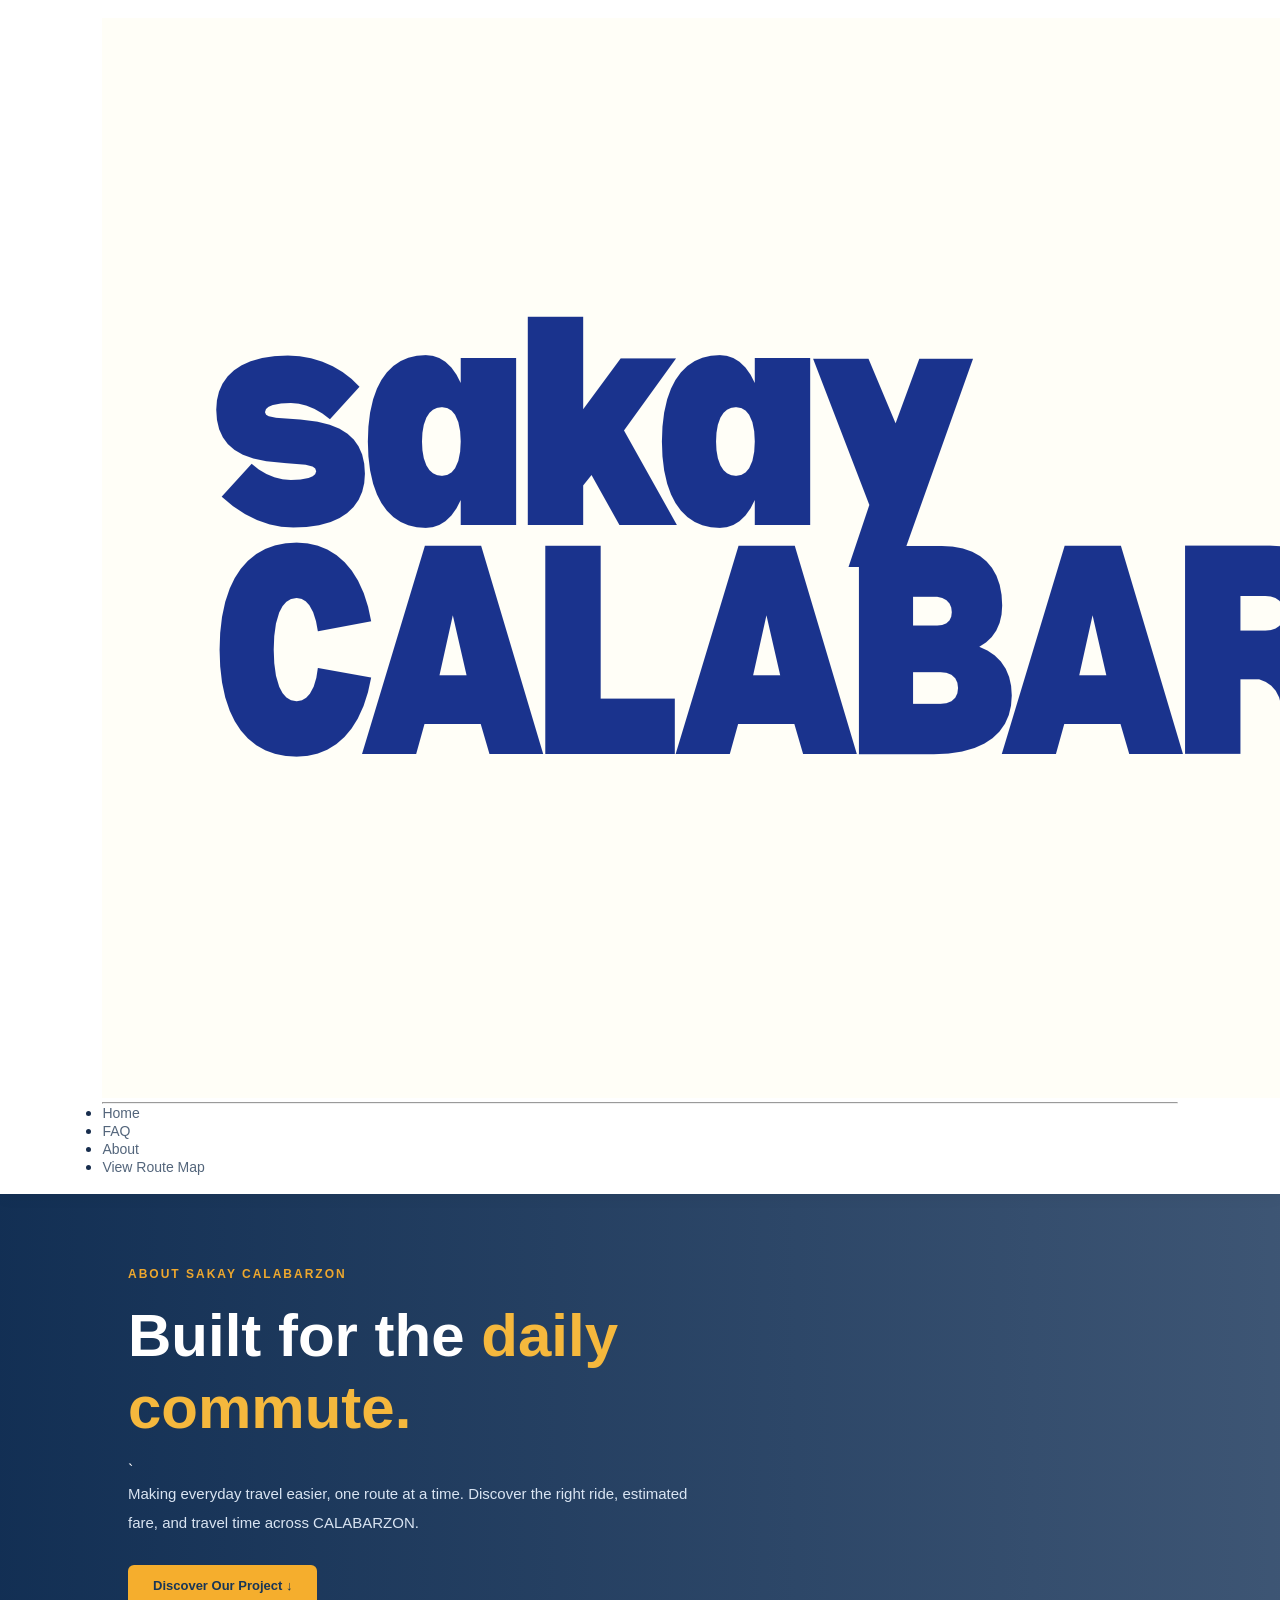
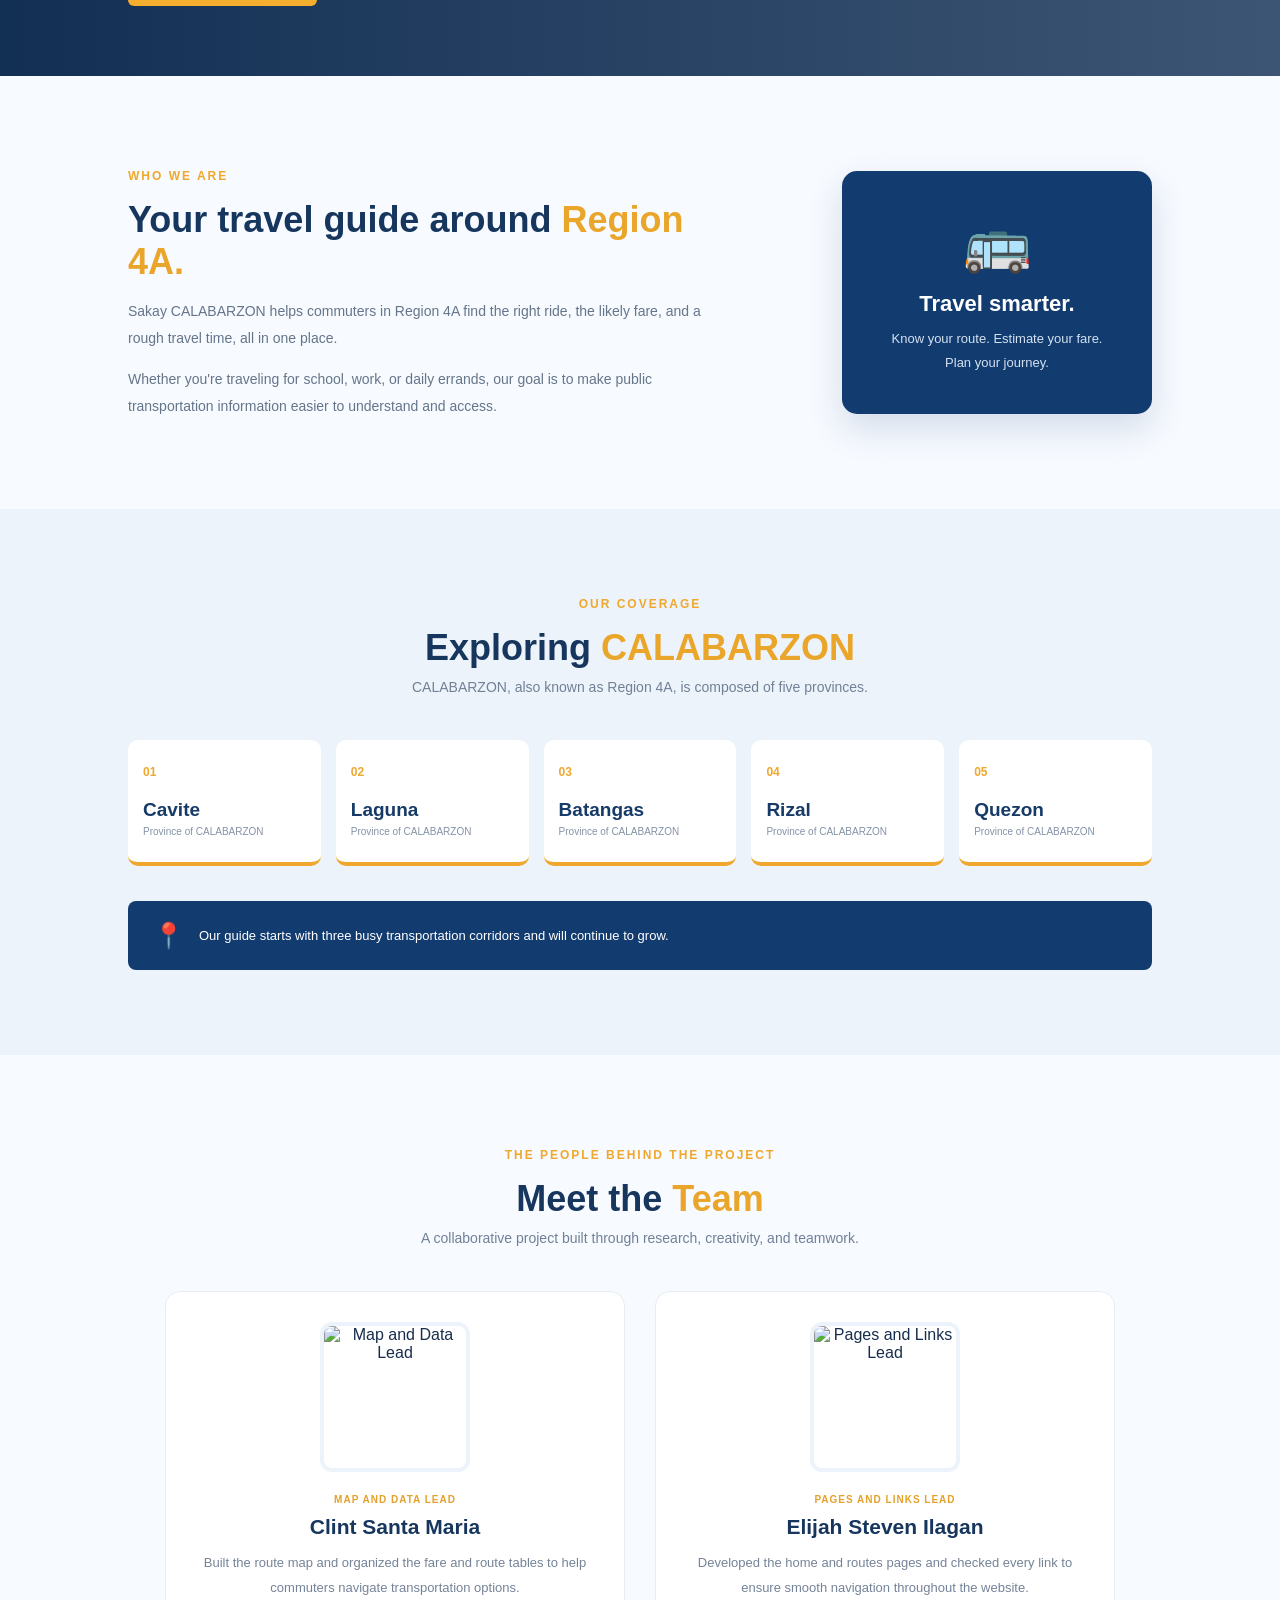
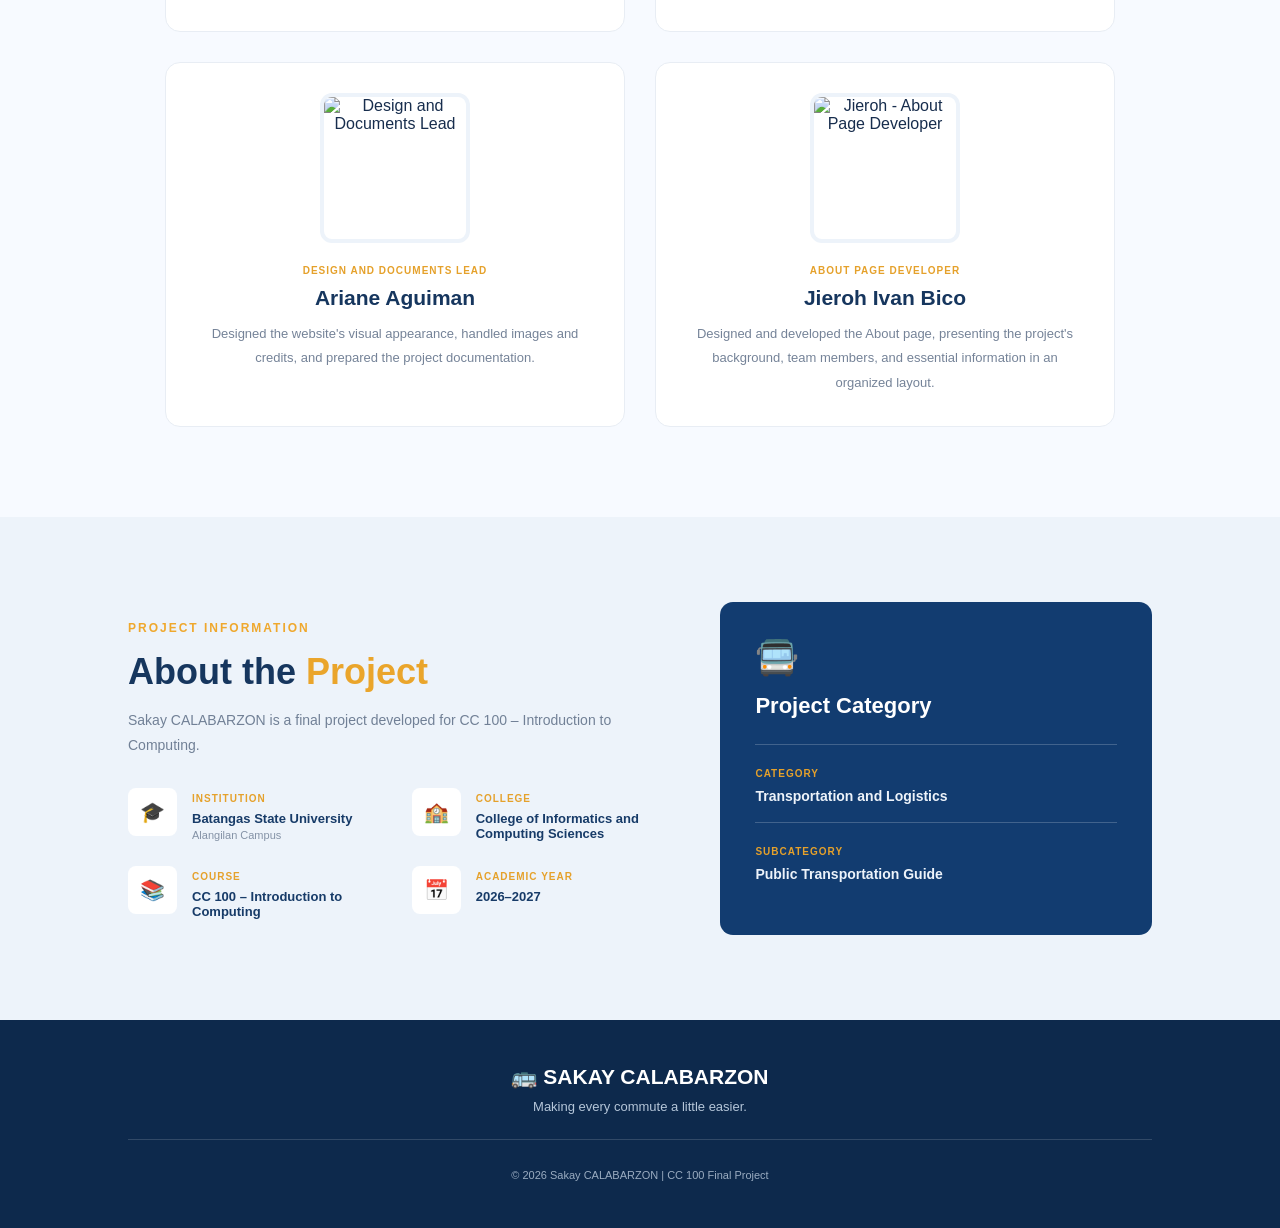
==== About.html @ f8fba78d "commit" ====
<!DOCTYPE html>
<html lang="en">
<head>
  <meta charset="UTF-8">
    <meta name="viewport" content="width=device-width, initial-scale=1.0">
    <meta name="author" content="ITC Group 4">
    <link href="https://fonts.cdnfonts.com/css/bernoru" rel="stylesheet">
    <link href="https://fontlibrary.org//face/glacial-indifference" rel="stylesheet">
    <title>Sakay Calabarzon</title>
   <link rel="stylesheet" href="css/about.css">
</head>

<body>

    <!-- NAVIGATION -->
    <header>
        <img class="logo" src="images/Sakay_Calabarzon-Logo.png" alt="Sakay Calabarzon logo">
        <hr>
        <nav class="nav-links">
            <ul class="nav-lists">
                <li><a class="nav-li"href="index.html" style="text-decoration: none">Home</a></li>
                <li><a class="nav-li"href="FAQ.html" style="text-decoration: none">FAQ</a></li>
                <li><a class="nav-li"href="About.html" style="text-decoration: none">About</a></li>
                <li><a class="nav-a"href="RouteMap.html" style="text-decoration: none">View Route Map</a></li>
            </ul>
        </nav>
    </header>

    <!-- HERO SECTION -->
    <section class="hero">
        <div class="hero-content">
            <span class="tagline">ABOUT SAKAY CALABARZON</span>
            <h1>Built for the <span>daily commute.</span></h1>

`            <p>
                Making everyday travel easier, one route at a time.
                Discover the right ride, estimated fare, and travel
                time across CALABARZON.
            </p>

            <a href="#about-project" class="hero-btn">Discover Our Project ↓</a>
        </div>
    </section>

    <!-- INTRODUCTION -->
    <section class="introduction" id="about-project">
        <div class="intro-text">
            <span class="section-label">WHO WE ARE</span>
            <h2>Your travel guide around <span>Region 4A.</span></h2>

            <p>
                Sakay CALABARZON helps commuters in Region 4A find
                the right ride, the likely fare, and a rough travel
                time, all in one place.
            </p>

            <p>
                Whether you're traveling for school, work, or daily
                errands, our goal is to make public transportation
                information easier to understand and access.
            </p>
        </div>

        <div class="intro-card">
            <div class="bus-icon">🚌</div>
            <h3>Travel smarter.</h3>
            <p>Know your route. Estimate your fare. Plan your journey.</p>
        </div>
    </section>

    <!-- WHAT WE COVER -->
    <section class="coverage">
        <div class="section-heading">
            <span class="section-label">OUR COVERAGE</span>
            <h2>Exploring <span>CALABARZON</span></h2>
            <p>
                CALABARZON, also known as Region 4A, is composed
                of five provinces.
            </p>
        </div>

        <div class="province-container">

            <div class="province-card">
                <div class="province-number">01</div>
                <h3>Cavite</h3>
                <p>Province of CALABARZON</p>
            </div>

            <div class="province-card">
                <div class="province-number">02</div>
                <h3>Laguna</h3>
                <p>Province of CALABARZON</p>
            </div>

            <div class="province-card">
                <div class="province-number">03</div>
                <h3>Batangas</h3>
                <p>Province of CALABARZON</p>
            </div>

            <div class="province-card">
                <div class="province-number">04</div>
                <h3>Rizal</h3>
                <p>Province of CALABARZON</p>
            </div>

            <div class="province-card">
                <div class="province-number">05</div>
                <h3>Quezon</h3>
                <p>Province of CALABARZON</p>
            </div>

        </div>

        <div class="coverage-note">
            <span>📍</span>
            <p>
                Our guide starts with three busy transportation
                corridors and will continue to grow.
            </p>
        </div>
    </section>

   <!-- MEET THE TEAM -->
<section class="team">
    <div class="section-heading">
        <span class="section-label">THE PEOPLE BEHIND THE PROJECT</span>
        <h2>Meet the <span>Team</span></h2>
        <p>
            A collaborative project built through research,
            creativity, and teamwork.
        </p>
    </div>

    <div class="team-container">

        <!-- MEMBER 1 -->
        <div class="team-card">
            <img src="./Clint.jpg" alt="Map and Data Lead">
            <span class="role">MAP AND DATA LEAD</span>
            <h3>Clint Santa Maria</h3>
            <p>
                Built the route map and organized the fare
                and route tables to help commuters navigate
                transportation options.
            </p>
        </div>

        <!-- MEMBER 2 -->
        <div class="team-card">
            <img src="./Elijah.jpg" alt="Pages and Links Lead">
            <span class="role">PAGES AND LINKS LEAD</span>
            <h3>Elijah Steven Ilagan</h3>
            <p>
                Developed the home and routes pages and
                checked every link to ensure smooth
                navigation throughout the website.
            </p>
        </div>

        <!-- MEMBER 3 -->
        <div class="team-card">
            <img src="./Ariane.jpg" alt="Design and Documents Lead">
            <span class="role">DESIGN AND DOCUMENTS LEAD</span>
            <h3>Ariane Aguiman</h3>
            <p>
                Designed the website's visual appearance,
                handled images and credits, and prepared
                the project documentation.
            </p>
        </div>

        <!-- MEMBER 4 -->
        <div class="team-card">
            <img src="./jieroh.jpg" alt="Jieroh - About Page Developer">
            <span class="role">ABOUT PAGE DEVELOPER</span>
            <h3>Jieroh Ivan Bico</h3>
            <p>
                Designed and developed the About page,
                presenting the project's background,
                team members, and essential information
                in an organized layout.
            </p>
        </div>

    </div>
</section>

    <!-- PROJECT DETAILS -->
    <section class="project">
        <div class="project-content">
            <span class="section-label">PROJECT INFORMATION</span>
            <h2>About the <span>Project</span></h2>

            <p>
                Sakay CALABARZON is a final project developed
                for CC 100 – Introduction to Computing.
            </p>

            <div class="project-details">

                <div class="detail">
                    <span class="detail-icon">🎓</span>
                    <div>
                        <small>INSTITUTION</small>
                        <h4>Batangas State University</h4>
                        <p>Alangilan Campus</p>
                    </div>
                </div>

                <div class="detail">
                    <span class="detail-icon">🏫</span>
                    <div>
                        <small>COLLEGE</small>
                        <h4>College of Informatics and Computing Sciences</h4>
                    </div>
                </div>

                <div class="detail">
                    <span class="detail-icon">📚</span>
                    <div>
                        <small>COURSE</small>
                        <h4>CC 100 – Introduction to Computing</h4>
                    </div>
                </div>

                <div class="detail">
                    <span class="detail-icon">📅</span>
                    <div>
                        <small>ACADEMIC YEAR</small>
                        <h4>2026–2027</h4>
                    </div>
                </div>

            </div>
        </div>

        <div class="category-box">
            <span class="category-icon">🚍</span>
            <h3>Project Category</h3>

            <div class="category-item">
                <small>CATEGORY</small>
                <h4>Transportation and Logistics</h4>
            </div>

            <div class="category-item">
                <small>SUBCATEGORY</small>
                <h4>Public Transportation Guide</h4>
            </div>
        </div>
    </section>

    <!-- FOOTER -->
    <footer>
        <div class="footer-logo">🚌 SAKAY CALABARZON</div>
        <p>Making every commute a little easier.</p>
        <div class="footer-line"></div>
        <small>© 2026 Sakay CALABARZON | CC 100 Final Project</small>
    </footer>

</body>
  
</html>
---- css/about.css ----
/* GENERAL */
* {
    margin: 0;
    padding: 0;
    box-sizing: border-box;
    font-family: 'Poppins', sans-serif;
    scroll-behavior: smooth;
}

body {
    background: #f7faff;
    color: #172d4d;
}

/* NAVIGATION */
header {
    background: white;
    padding: 18px 8%;
    box-shadow: 0 3px 15px rgba(0,0,0,0.05);
    position: sticky;
    top: 0;
    z-index: 100;
}

.navbar {
    display: flex;
    align-items: center;
    justify-content: space-between;
}

.logo {
    font-size: 21px;
    font-weight: 800;
    color: #123c70;
}

.logo span:last-child {
    color: #f5a623;
}

.logo-icon {
    margin-right: 5px;
}

.nav-links {
    display: flex;
    gap: 35px;
    list-style: none;
}

.nav-links a {
    text-decoration: none;
    color: #53657b;
    font-size: 14px;
    font-weight: 500;
    transition: 0.3s;
}

.nav-links a:hover,
.nav-links .active {
    color: #f0a323;
}

/* HERO */
.hero {
    min-height: 420px;
    display: flex;
    align-items: center;
    padding: 70px 10%;
    background:
        linear-gradient(90deg,
        rgba(9, 39, 77, 0.96),
        rgba(9, 39, 77, 0.78)),
        url('images/transportation.jpg');

    background-size: cover;
    background-position: center;
    color: white;
}

.hero-content {
    max-width: 680px;
}

.tagline,
.section-label {
    color: #efa82d;
    font-size: 12px;
    font-weight: 700;
    letter-spacing: 2px;
}

.hero h1 {
    font-size: clamp(38px, 5vw, 60px);
    line-height: 1.2;
    margin: 18px 0;
}

.hero h1 span {
    color: #f5b83d;
}

.hero p {
    max-width: 560px;
    line-height: 1.9;
    color: #d9e4f2;
    font-size: 15px;
}

.hero-btn {
    display: inline-block;
    margin-top: 28px;
    padding: 13px 25px;
    background: #f5ae2d;
    color: #183657;
    text-decoration: none;
    border-radius: 6px;
    font-weight: 700;
    font-size: 13px;
    transition: 0.3s;
}

.hero-btn:hover {
    background: white;
    transform: translateY(-3px);
}

/* INTRODUCTION */
.introduction {
    padding: 90px 10%;
    display: flex;
    align-items: center;
    justify-content: space-between;
    gap: 60px;
}

.intro-text {
    max-width: 600px;
}

.intro-text h2,
.section-heading h2,
.project h2 {
    font-size: 36px;
    margin: 15px 0;
    color: #16365e;
}

.intro-text h2 span,
.section-heading h2 span,
.project h2 span {
    color: #eaa52b;
}

.intro-text p {
    color: #65758a;
    line-height: 1.9;
    font-size: 14px;
    margin-top: 15px;
}

.intro-card {
    background: #123c70;
    color: white;
    padding: 40px;
    border-radius: 15px;
    text-align: center;
    width: 310px;
    min-width: 260px;
    box-shadow: 0 15px 35px rgba(18,60,112,0.15);
}

.bus-icon {
    font-size: 55px;
    margin-bottom: 15px;
}

.intro-card h3 {
    font-size: 22px;
    margin-bottom: 10px;
}

.intro-card p {
    font-size: 13px;
    line-height: 1.8;
    color: #d4e1f0;
}

/* COVERAGE */
.coverage {
    background: #edf3fa;
    padding: 85px 10%;
}

.section-heading {
    text-align: center;
    margin-bottom: 45px;
}

.section-heading h2 {
    margin-bottom: 10px;
}

.section-heading p {
    color: #718096;
    font-size: 14px;
}

.province-container {
    display: grid;
    grid-template-columns: repeat(5, 1fr);
    gap: 15px;
}

.province-card {
    background: white;
    padding: 25px 15px;
    border-radius: 10px;
    border-bottom: 4px solid #efa82d;
    transition: 0.3s;
}

.province-card:hover {
    transform: translateY(-8px);
    box-shadow: 0 12px 25px rgba(0,0,0,0.08);
}

.province-number {
    font-size: 12px;
    font-weight: 700;
    color: #efa82d;
    margin-bottom: 20px;
}

.province-card h3 {
    font-size: 19px;
    color: #173b68;
    margin-bottom: 5px;
}

.province-card p {
    font-size: 10px;
    color: #8492a6;
}

.coverage-note {
    margin-top: 35px;
    background: #123c70;
    padding: 20px 25px;
    border-radius: 8px;
    display: flex;
    align-items: center;
    gap: 15px;
    color: white;
}

.coverage-note span {
    font-size: 25px;
}

.coverage-note p {
    font-size: 13px;
    line-height: 1.7;
}

/* TEAM SECTION */
.team {
    padding: 90px 10%;
    background: #f7faff;
}

.team-container {
    display: grid;
    grid-template-columns: repeat(2, 1fr);
    gap: 30px;
    max-width: 950px;
    margin: auto;
}

.team-card {
    background: white;
    padding: 30px;
    border-radius: 15px;
    border: 1px solid #e8edf4;
    text-align: center;
    transition: 0.3s ease;
}

.team-card:hover {
    transform: translateY(-7px);
    box-shadow: 0 15px 30px rgba(0,0,0,0.08);
}

/* SQUARE PROFILE PICTURE */
.team-card img {
    width: 150px;
    height: 150px;
    aspect-ratio: 1 / 1;
    object-fit: cover;
    border-radius: 12px;
    margin: 0 auto 22px;
    display: block;
    border: 4px solid #edf3fa;
}

.team-card .role {
    display: block;
    color: #e5a12b;
    font-size: 10px;
    font-weight: 700;
    letter-spacing: 1px;
    margin-bottom: 10px;
}

.team-card h3 {
    margin: 8px 0 12px;
    font-size: 21px;
    color: #16365e;
    font-weight: regular;
}

.team-card p {
    color: #758398;
    font-size: 13px;
    line-height: 1.9;

}

/* MOBILE RESPONSIVENESS */
@media (max-width: 650px) {
    .team-container {
        grid-template-columns: 1fr;
    }

    .team-card img {
        width: 140px;
        height: 140px;
    }
}

/* PROJECT INFORMATION */
.project {
    background: #edf3fa;
    padding: 85px 10%;
    display: flex;
    justify-content: space-between;
    align-items: center;
    gap: 50px;
}

.project-content {
    flex: 1.5;
}

.project-content > p {
    color: #718096;
    font-size: 14px;
    line-height: 1.8;
    margin-bottom: 30px;
}

.project-details {
    display: grid;
    grid-template-columns: repeat(2, 1fr);
    gap: 25px;
}

.detail {
    display: flex;
    gap: 15px;
    align-items: flex-start;
}

.detail-icon {
    background: white;
    padding: 12px;
    border-radius: 8px;
    font-size: 20px;
}

.detail small,
.category-item small {
    color: #e5a12b;
    font-size: 10px;
    font-weight: 700;
    letter-spacing: 1px;
}

.detail h4 {
    font-size: 13px;
    margin-top: 5px;
    color: #173b68;
}

.detail p {
    color: #8492a6;
    font-size: 11px;
    margin-top: 3px;
}

.category-box {
    background: #123c70;
    color: white;
    padding: 35px;
    border-radius: 13px;
    flex: 1;
    min-width: 260px;
}

.category-icon {
    font-size: 35px;
}

.category-box h3 {
    font-size: 22px;
    margin: 15px 0 25px;
}

.category-item {
    border-top: 1px solid rgba(255,255,255,0.2);
    padding: 18px 0;
}

.category-item h4 {
    font-size: 14px;
    margin-top: 7px;
    color: #edf3fa;
}

/* FOOTER */
footer {
    background: #0d294c;
    color: white;
    padding: 45px 10%;
    text-align: center;
}

.footer-logo {
    font-size: 21px;
    font-weight: 800;
}

footer p {
    color: #b5c6d9;
    font-size: 13px;
    margin-top: 10px;
}

.footer-line {
    height: 1px;
    background: rgba(255,255,255,0.15);
    margin: 25px 0;
}

footer small {
    font-size: 11px;
    color: #9aacc1;
}

/* RESPONSIVE DESIGN */
@media (max-width: 900px) {

    .province-container {
        grid-template-columns: repeat(3, 1fr);
    }

    .project {
        flex-direction: column;
        align-items: stretch;
    }

    .intro-card {
        width: 100%;
    }
}

@media (max-width: 650px) {

    header {
        padding: 18px 5%;
    }

    .navbar {
        flex-direction: column;
        gap: 18px;
    }

    .nav-links {
        gap: 22px;
    }

    .hero {
        padding: 65px 7%;
    }

    .introduction {
        padding: 65px 7%;
        flex-direction: column;
        gap: 30px;
    }

    .coverage,
    .team,
    .project {
        padding: 65px 7%;
    }

    .province-container {
        grid-template-columns: repeat(2, 1fr);
    }

    .team-container {
        grid-template-columns: 1fr;
    }

    .project-details {
        grid-template-columns: 1fr;
    }

    .intro-text h2,
    .section-heading h2,
    .project h2 {
        font-size: 29px;
    }
}
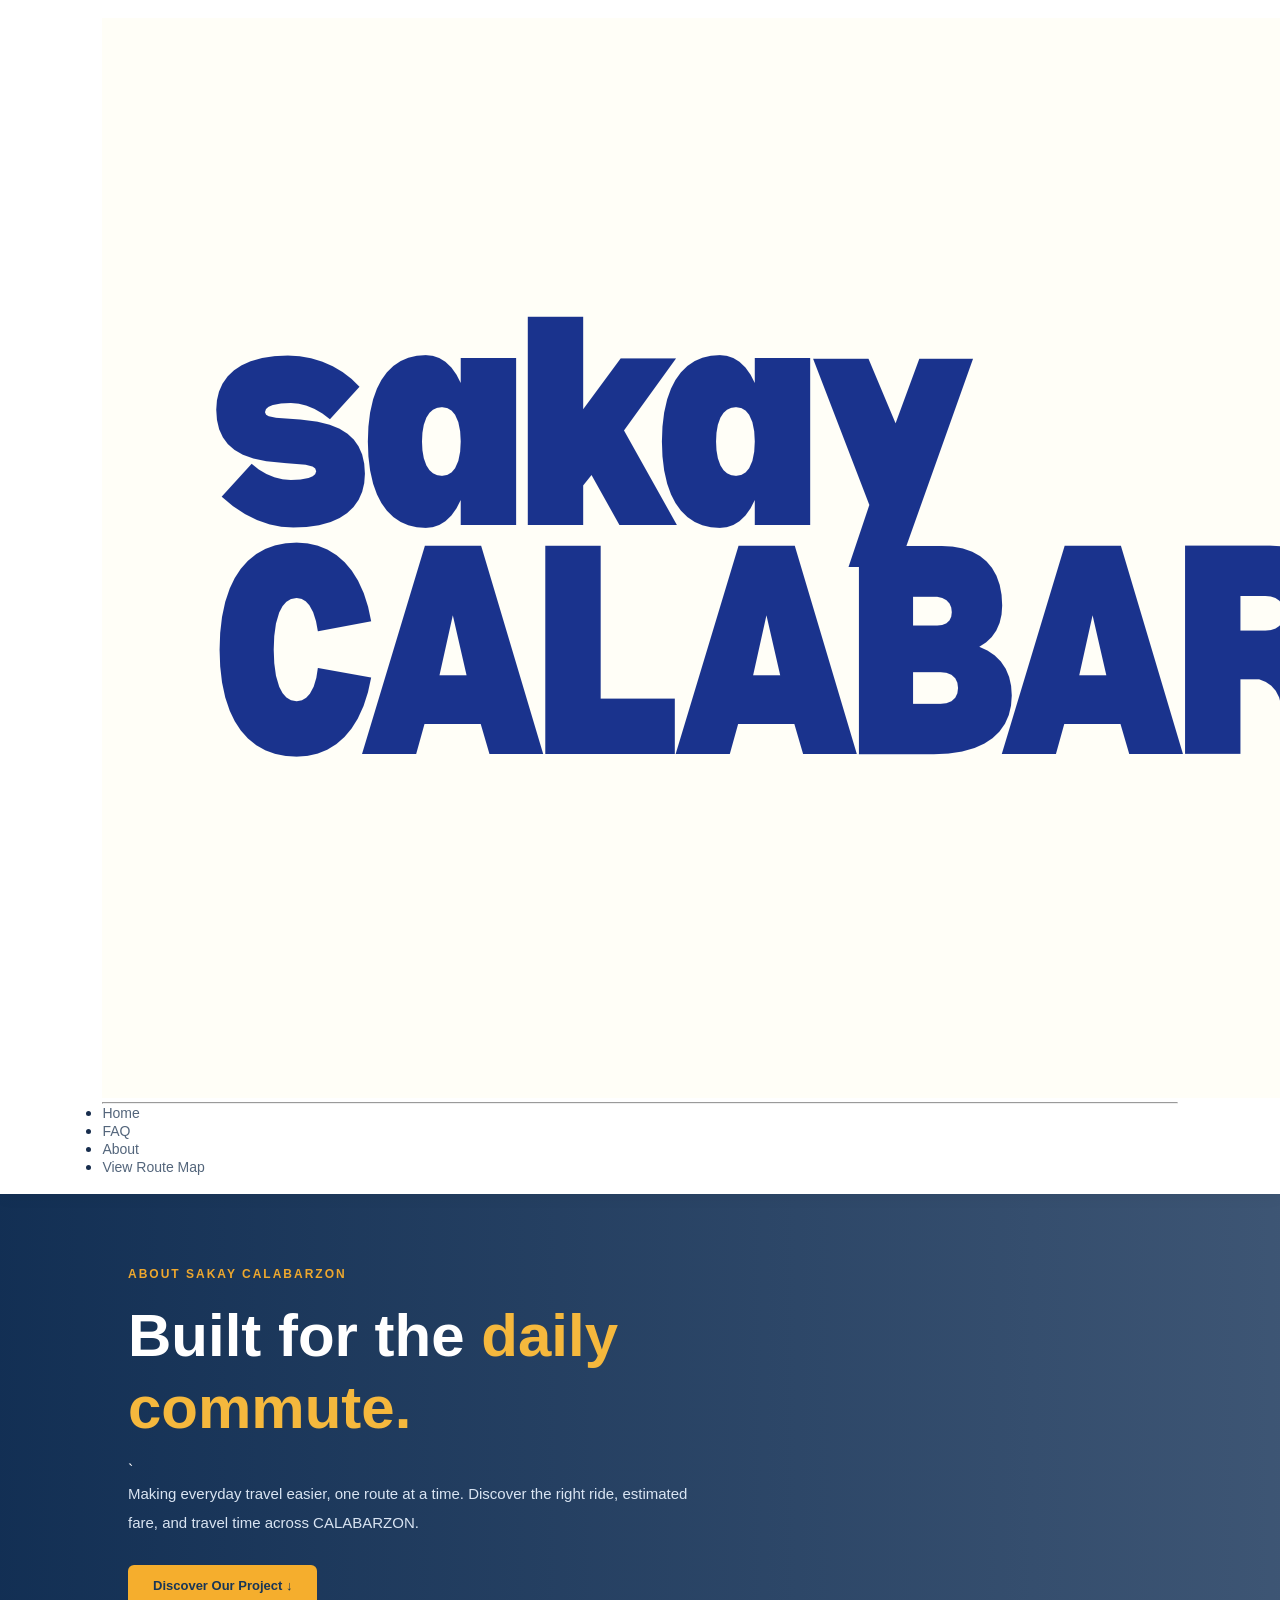
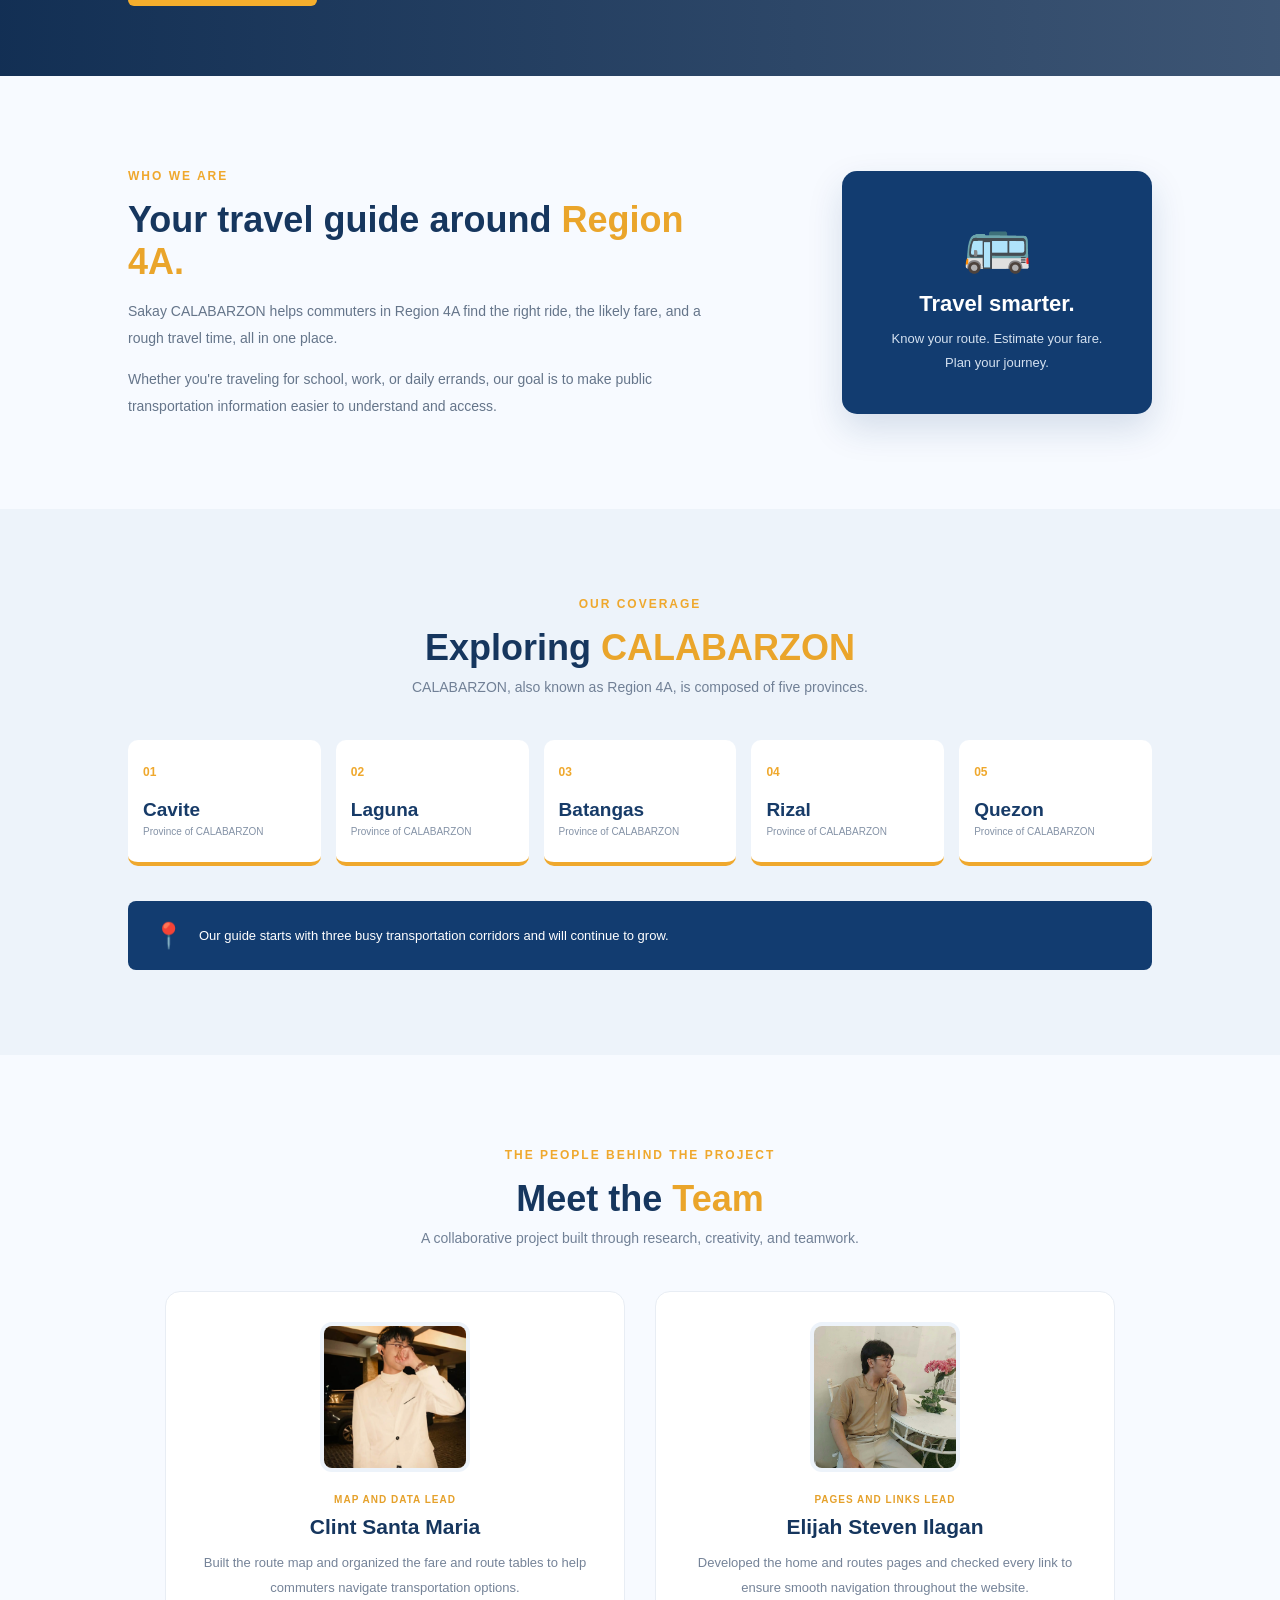
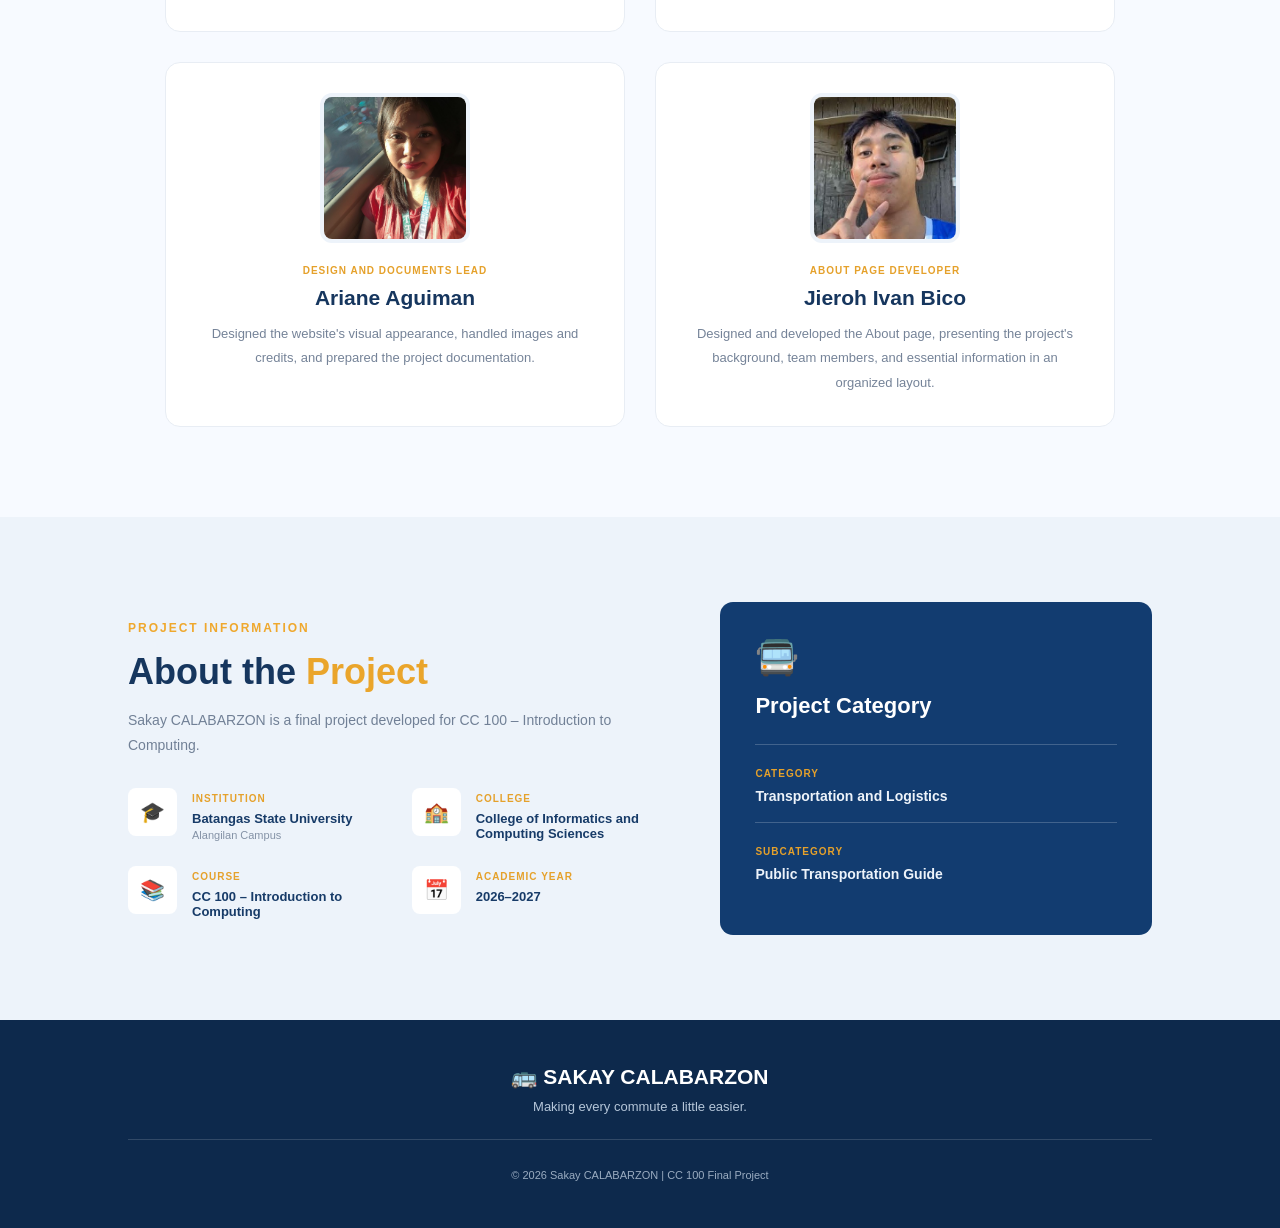
==== commit 230fcb3a: "cc" ====
--- a/About.html
+++ b/About.html
@@ -137,7 +137,7 @@
 
         <!-- MEMBER 1 -->
         <div class="team-card">
-            <img src="./Clint.jpg" alt="Map and Data Lead">
+            <img src="images/Clint.jpg" alt="Map and Data Lead">
             <span class="role">MAP AND DATA LEAD</span>
             <h3>Clint Santa Maria</h3>
             <p>
@@ -149,7 +149,7 @@
 
         <!-- MEMBER 2 -->
         <div class="team-card">
-            <img src="./Elijah.jpg" alt="Pages and Links Lead">
+            <img src="images/Elijah.jpg" alt="Pages and Links Lead">
             <span class="role">PAGES AND LINKS LEAD</span>
             <h3>Elijah Steven Ilagan</h3>
             <p>
@@ -161,7 +161,7 @@
 
         <!-- MEMBER 3 -->
         <div class="team-card">
-            <img src="./Ariane.jpg" alt="Design and Documents Lead">
+            <img src="images/Ariane.jpg" alt="Design and Documents Lead">
             <span class="role">DESIGN AND DOCUMENTS LEAD</span>
             <h3>Ariane Aguiman</h3>
             <p>
@@ -173,7 +173,7 @@
 
         <!-- MEMBER 4 -->
         <div class="team-card">
-            <img src="./jieroh.jpg" alt="Jieroh - About Page Developer">
+            <img src="images/jieroh.jpg" alt="Jieroh - About Page Developer">
             <span class="role">ABOUT PAGE DEVELOPER</span>
             <h3>Jieroh Ivan Bico</h3>
             <p>
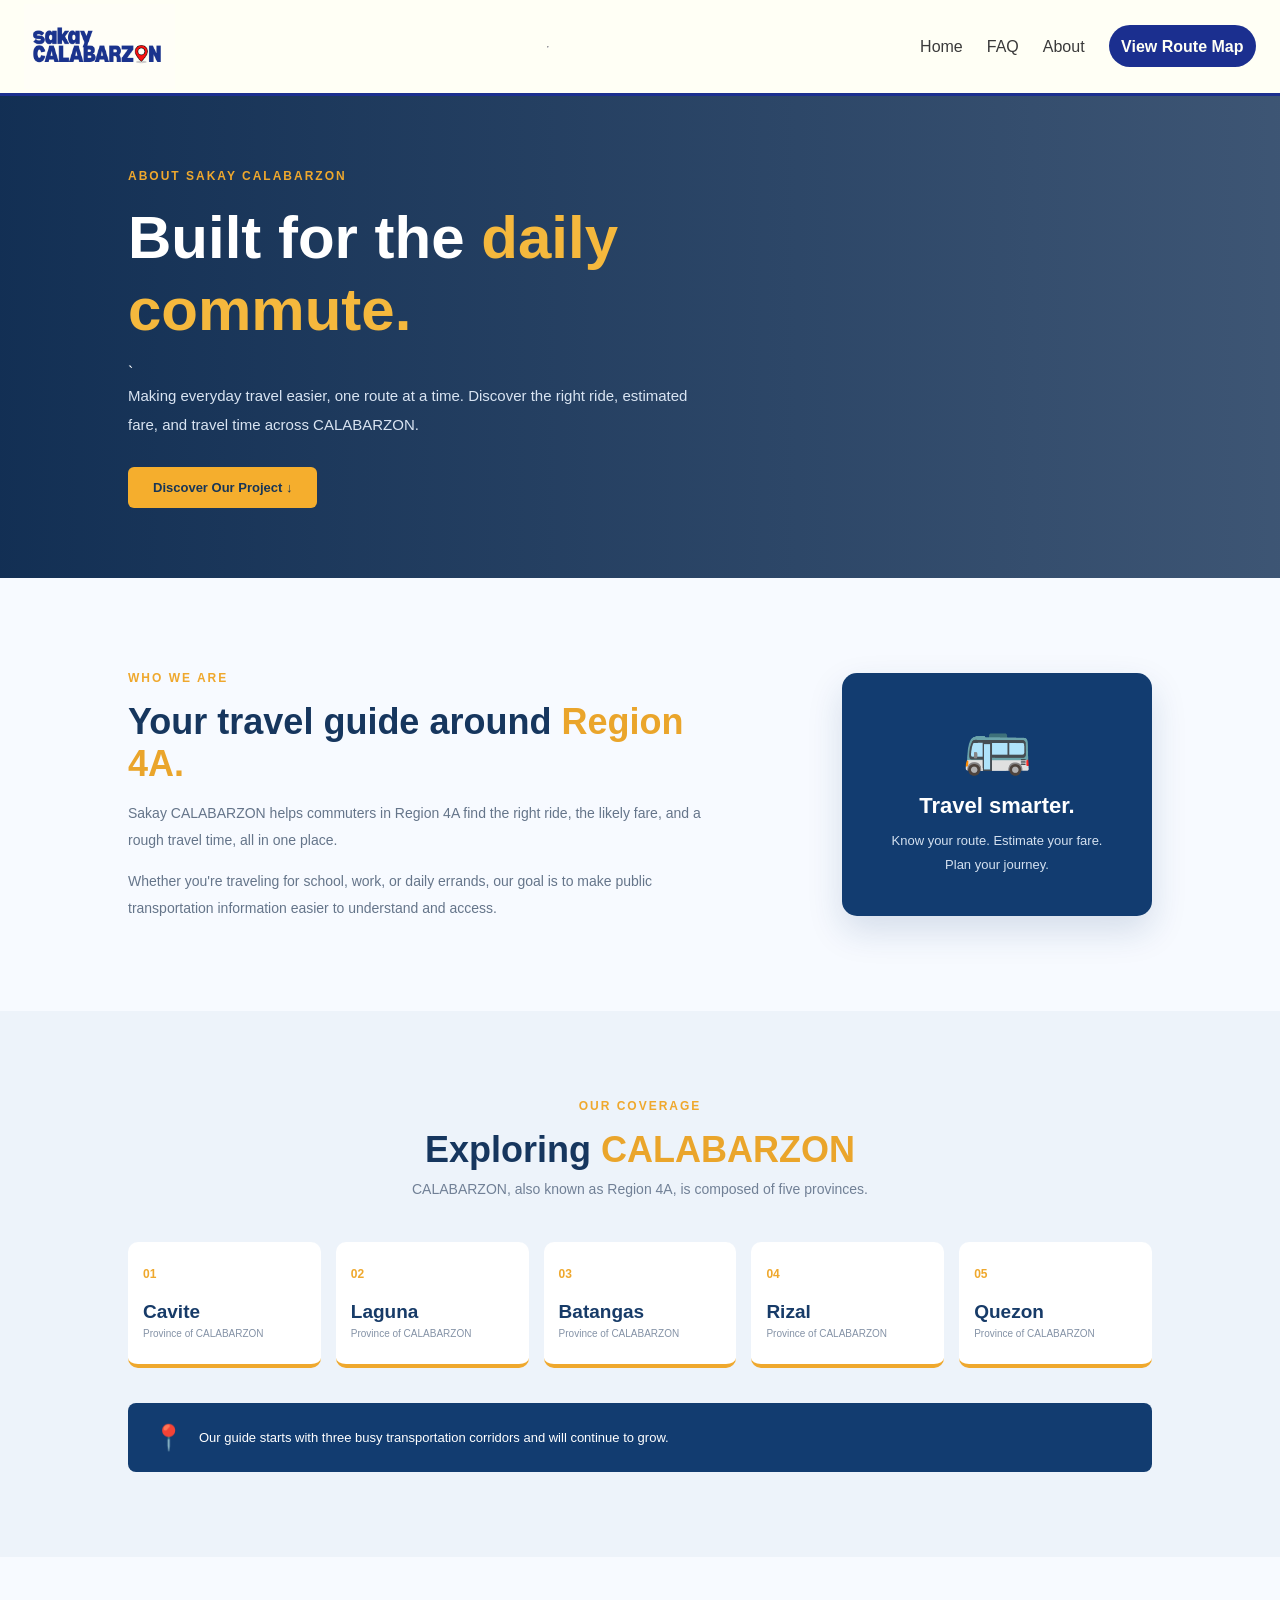
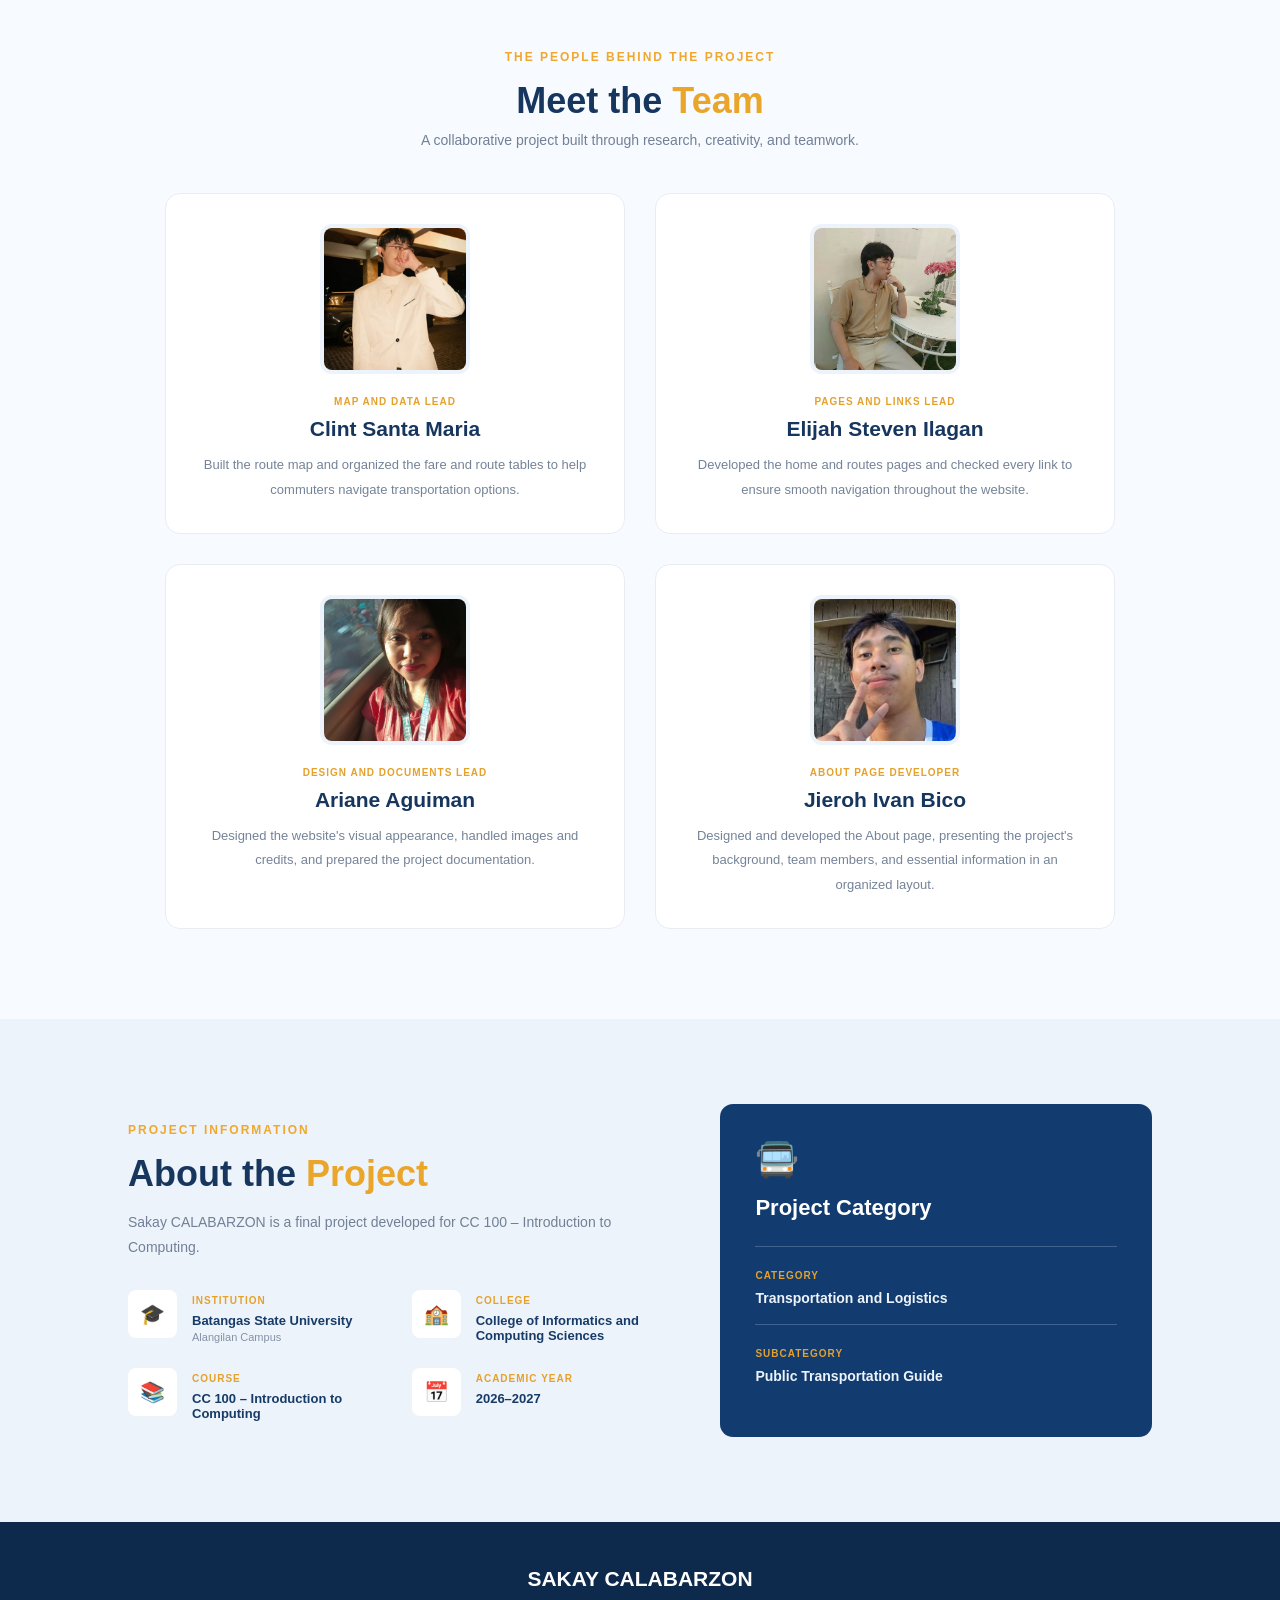
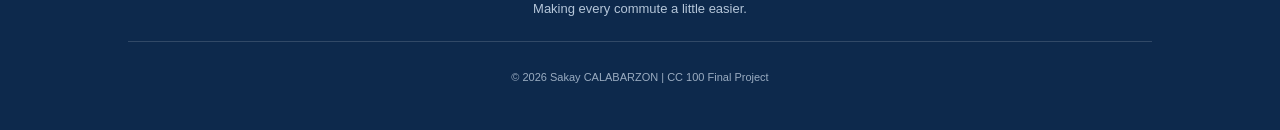
==== commit d00d611e: "c" ====
--- a/About.html
+++ b/About.html
@@ -254,7 +254,7 @@
 
     <!-- FOOTER -->
     <footer>
-        <div class="footer-logo">🚌 SAKAY CALABARZON</div>
+        <div class="footer-logo">SAKAY CALABARZON</div>
         <p>Making every commute a little easier.</p>
         <div class="footer-line"></div>
         <small>© 2026 Sakay CALABARZON | CC 100 Final Project</small>
--- a/css/about.css
+++ b/css/about.css
@@ -3,8 +3,8 @@
     margin: 0;
     padding: 0;
     box-sizing: border-box;
-    font-family: 'Poppins', sans-serif;
     scroll-behavior: smooth;
+    font-family: 'GlacialIndifferenceRegular', sans-serif;
 }
 
 body {
@@ -14,52 +14,63 @@
 
 /* NAVIGATION */
 header {
-    background: white;
-    padding: 18px 8%;
-    box-shadow: 0 3px 15px rgba(0,0,0,0.05);
-    position: sticky;
-    top: 0;
-    z-index: 100;
-}
-
-.navbar {
-    display: flex;
-    align-items: center;
-    justify-content: space-between;
-}
-
-.logo {
-    font-size: 21px;
-    font-weight: 800;
-    color: #123c70;
-}
-
-.logo span:last-child {
-    color: #f5a623;
-}
-
-.logo-icon {
-    margin-right: 5px;
-}
-
-.nav-links {
-    display: flex;
-    gap: 35px;
-    list-style: none;
-}
-
-.nav-links a {
-    text-decoration: none;
-    color: #53657b;
-    font-size: 14px;
-    font-weight: 500;
-    transition: 0.3s;
-}
-
-.nav-links a:hover,
-.nav-links .active {
-    color: #f0a323;
-}
+/*Allows the header to be in the viewport even if you scrolled down*/
+      position: sticky;
+/*Allows the header to be flushed on the top part of the viewport*/
+      top: 0;
+/*controls the vertical stacking order of positioned elements along the Z-axis*/
+/*Similar to the layer priority in Canva*/
+      z-index: 100;
+      background-color: #fffff5;
+      display: flex;
+/* Pushes first and last items to opposite edges with equal spacing between remaining items */
+      justify-content: space-between;
+      align-items: center;
+      padding: 0.25rem 1.5rem;
+/*Adds a line across the whole header*/
+      border-bottom: 3px solid #1b2f8f;
+      flex-wrap: wrap;
+    }
+
+/*Text logo on the header*/
+    .logo { 
+        height: 85px;
+        width: auto;
+        
+    }
+
+    .nav-lists {
+/* Places items in a horizontal row */
+        display: flex;
+/*Aligns the lists to be centered vertically*/
+        align-items: center;
+/*list-style-type: none; Removes the • infront of the text*/
+        list-style-type: none;
+/*gap: puts a gap between each lists by 24px*/
+        gap: 24px;
+    }
+      
+/*nav-li, hyperlinks*/
+    .nav-li { 
+/*font-family, allows fonts either imported or built in to be used*/
+        font-family: 'GlacialIndifferenceRegular', sans-serif;
+/*font-size, allows to manipulate the size of the font*/
+        font-size: 16px;
+/*color, allows us to use different colors*/
+        color: #3a3a3a;
+    }
+
+/*nav-a, hyperlink that looks like a button*/
+    .nav-a {
+        font-family: 'GlacialIndifferenceBold', sans-serif;
+        font-size: 16px;
+        font-weight: 700;
+        color:#fffff5;
+        background-color: #1b2f8f;
+        gap: 24px;
+        padding: 12.5px;
+        border-radius: 999px;
+    }
 
 /* HERO */
 .hero {
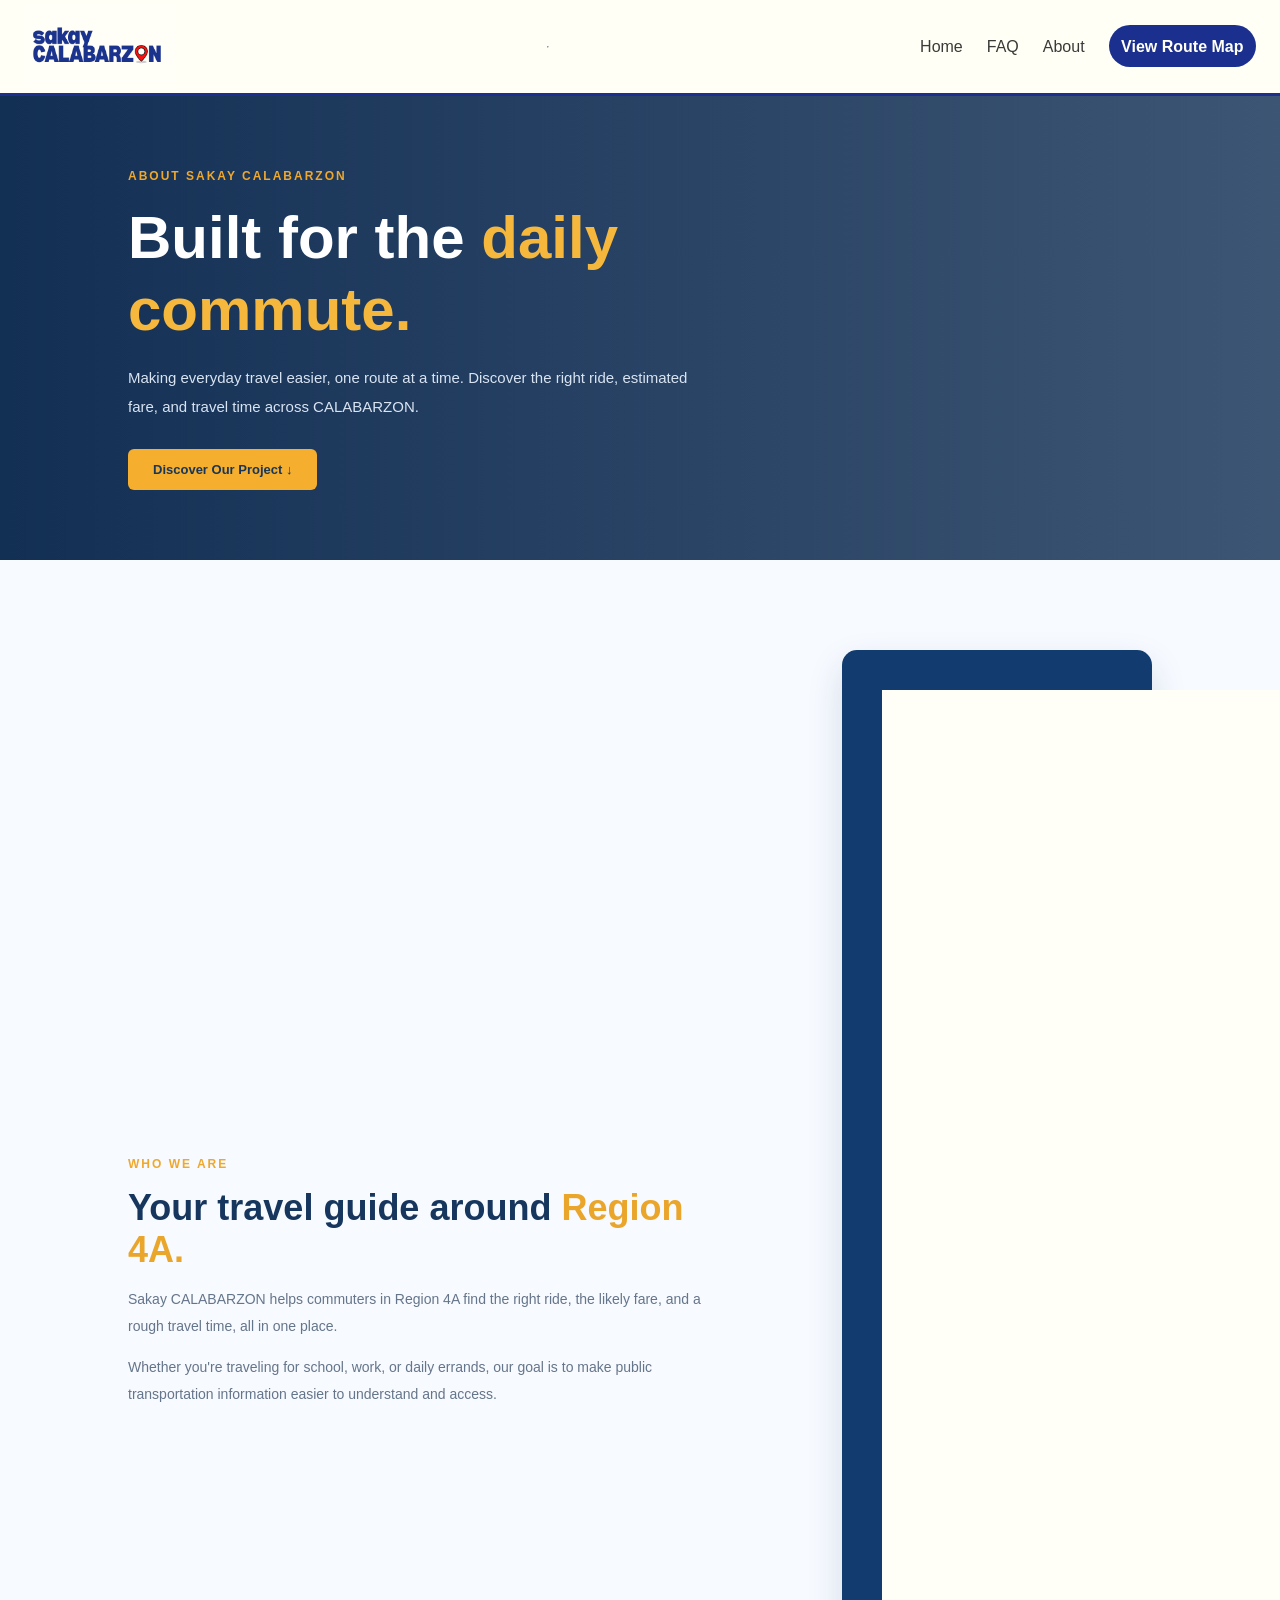
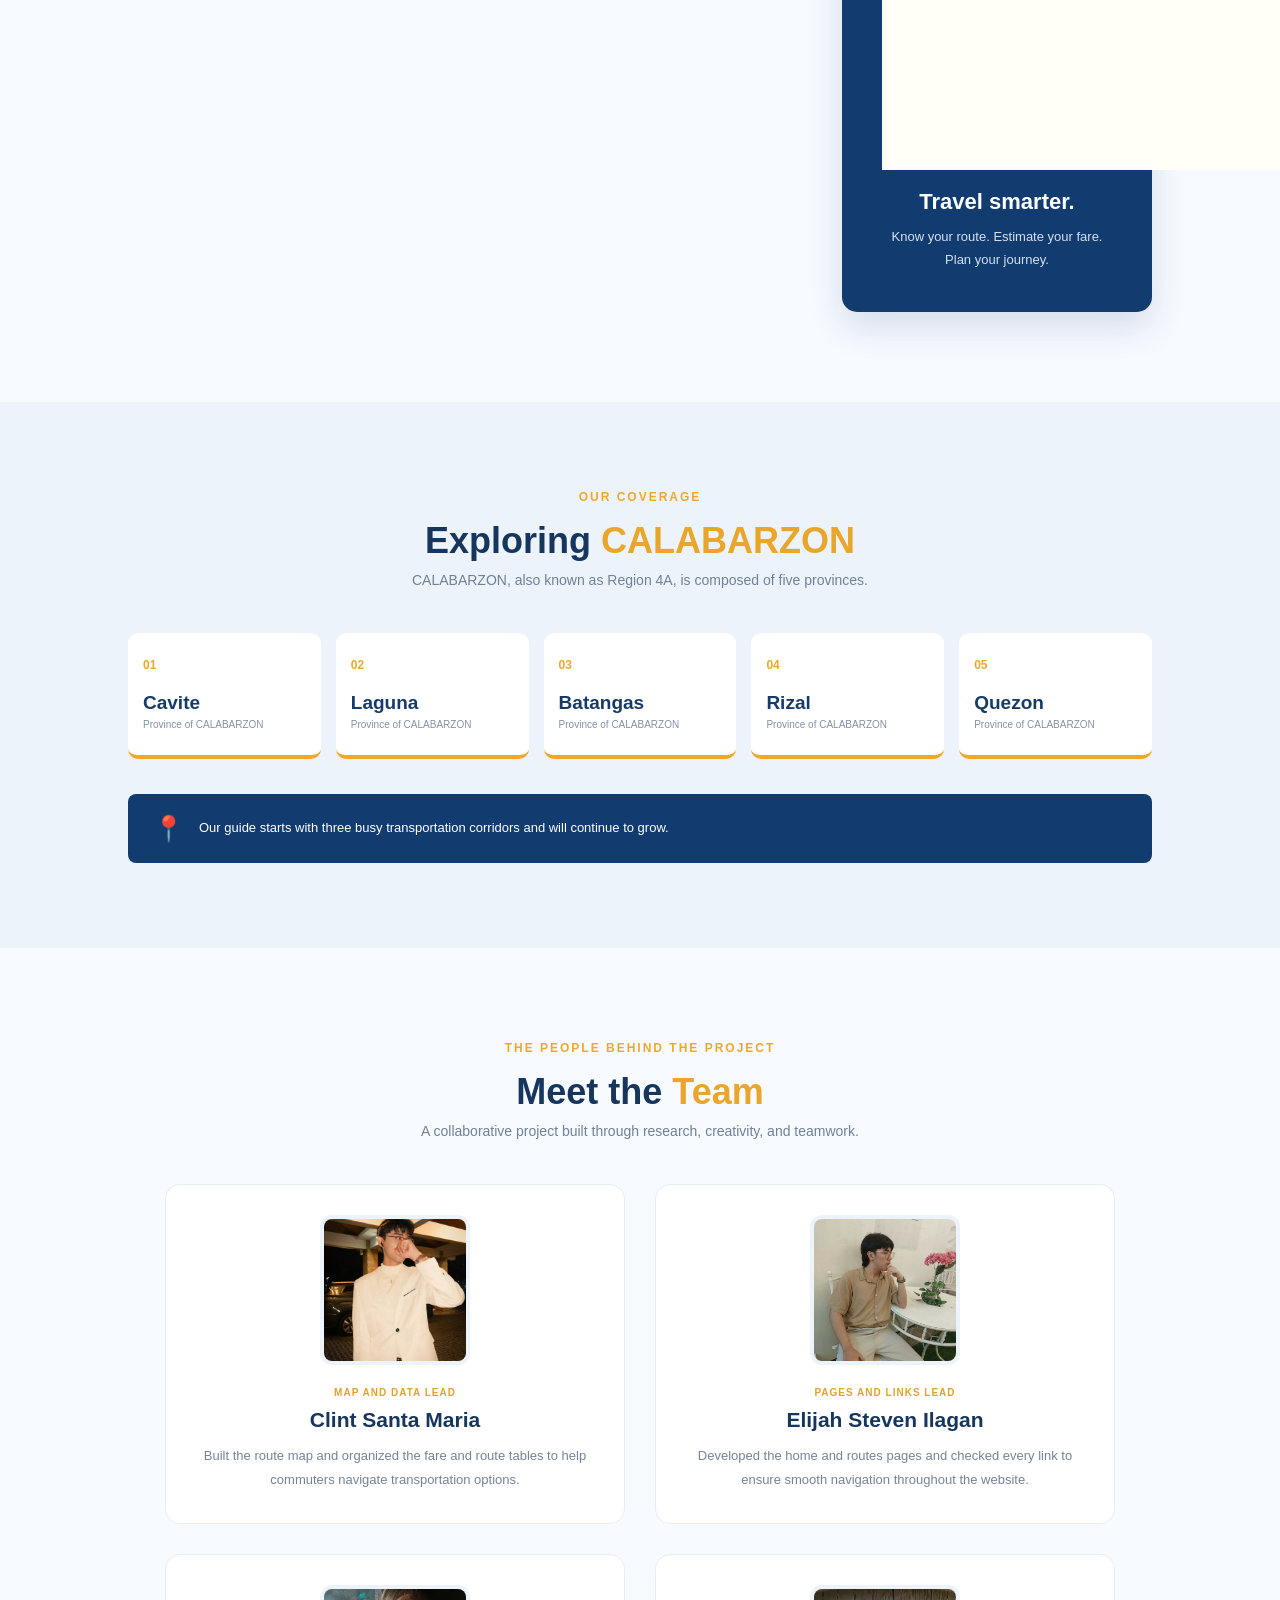
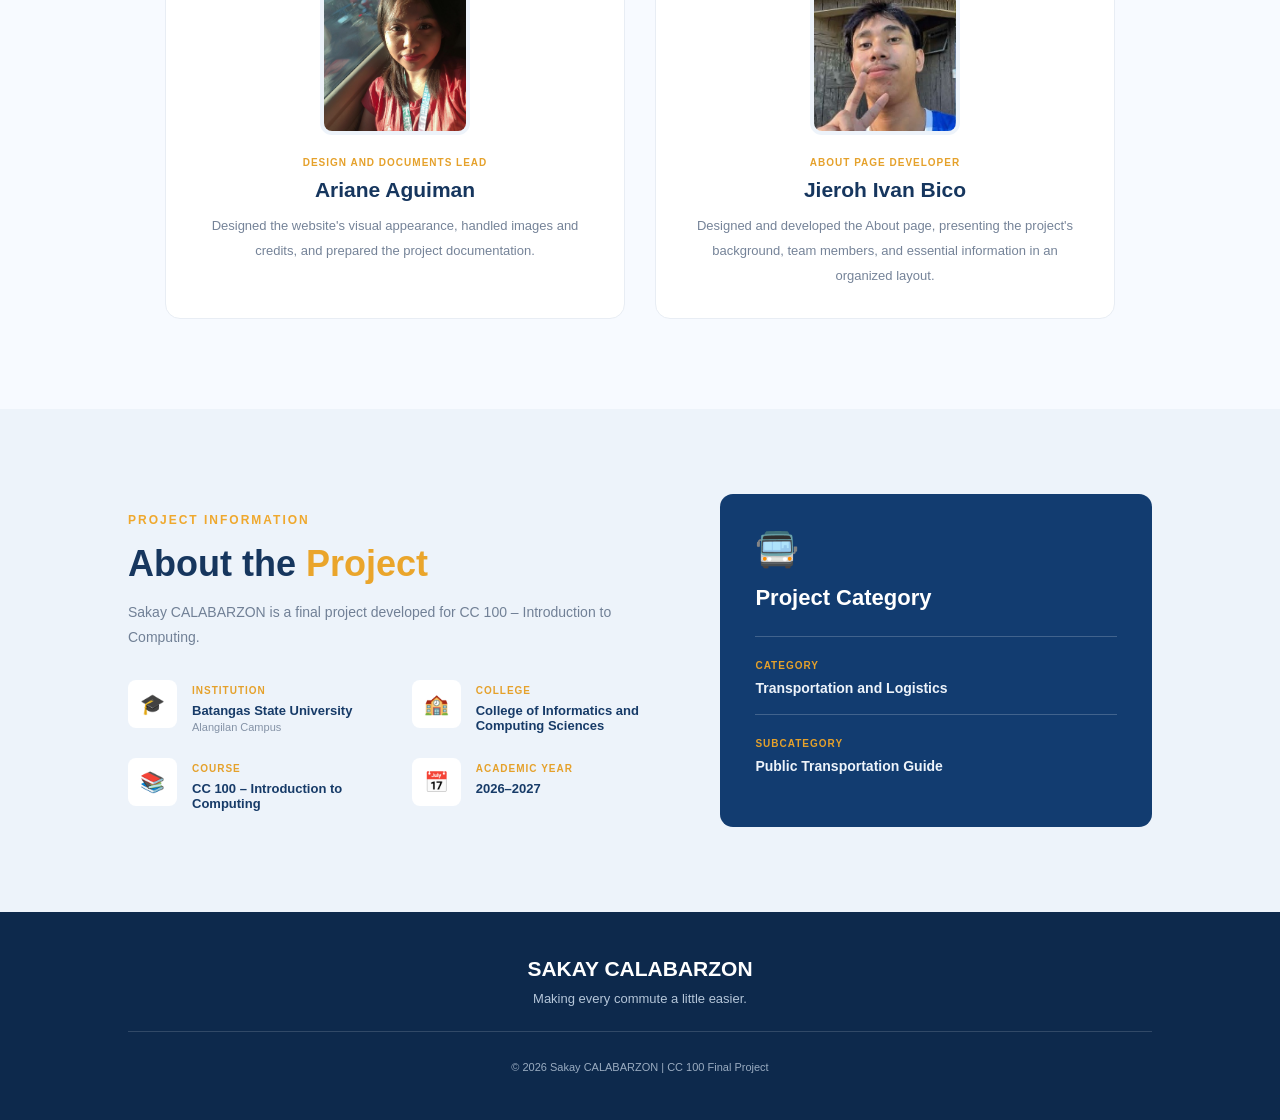
==== commit 022a1775: "c" ====
--- a/About.html
+++ b/About.html
@@ -32,7 +32,7 @@
             <span class="tagline">ABOUT SAKAY CALABARZON</span>
             <h1>Built for the <span>daily commute.</span></h1>
 
-`            <p>
+            <p>
                 Making everyday travel easier, one route at a time.
                 Discover the right ride, estimated fare, and travel
                 time across CALABARZON.
@@ -62,7 +62,7 @@
         </div>
 
         <div class="intro-card">
-            <div class="bus-icon">🚌</div>
+            <img class="bus-icon" src="images/Sakay_Calabarzon_Logo-2x2.png" alt="Sakay Calabarzon logo 2x2">
             <h3>Travel smarter.</h3>
             <p>Know your route. Estimate your fare. Plan your journey.</p>
         </div>
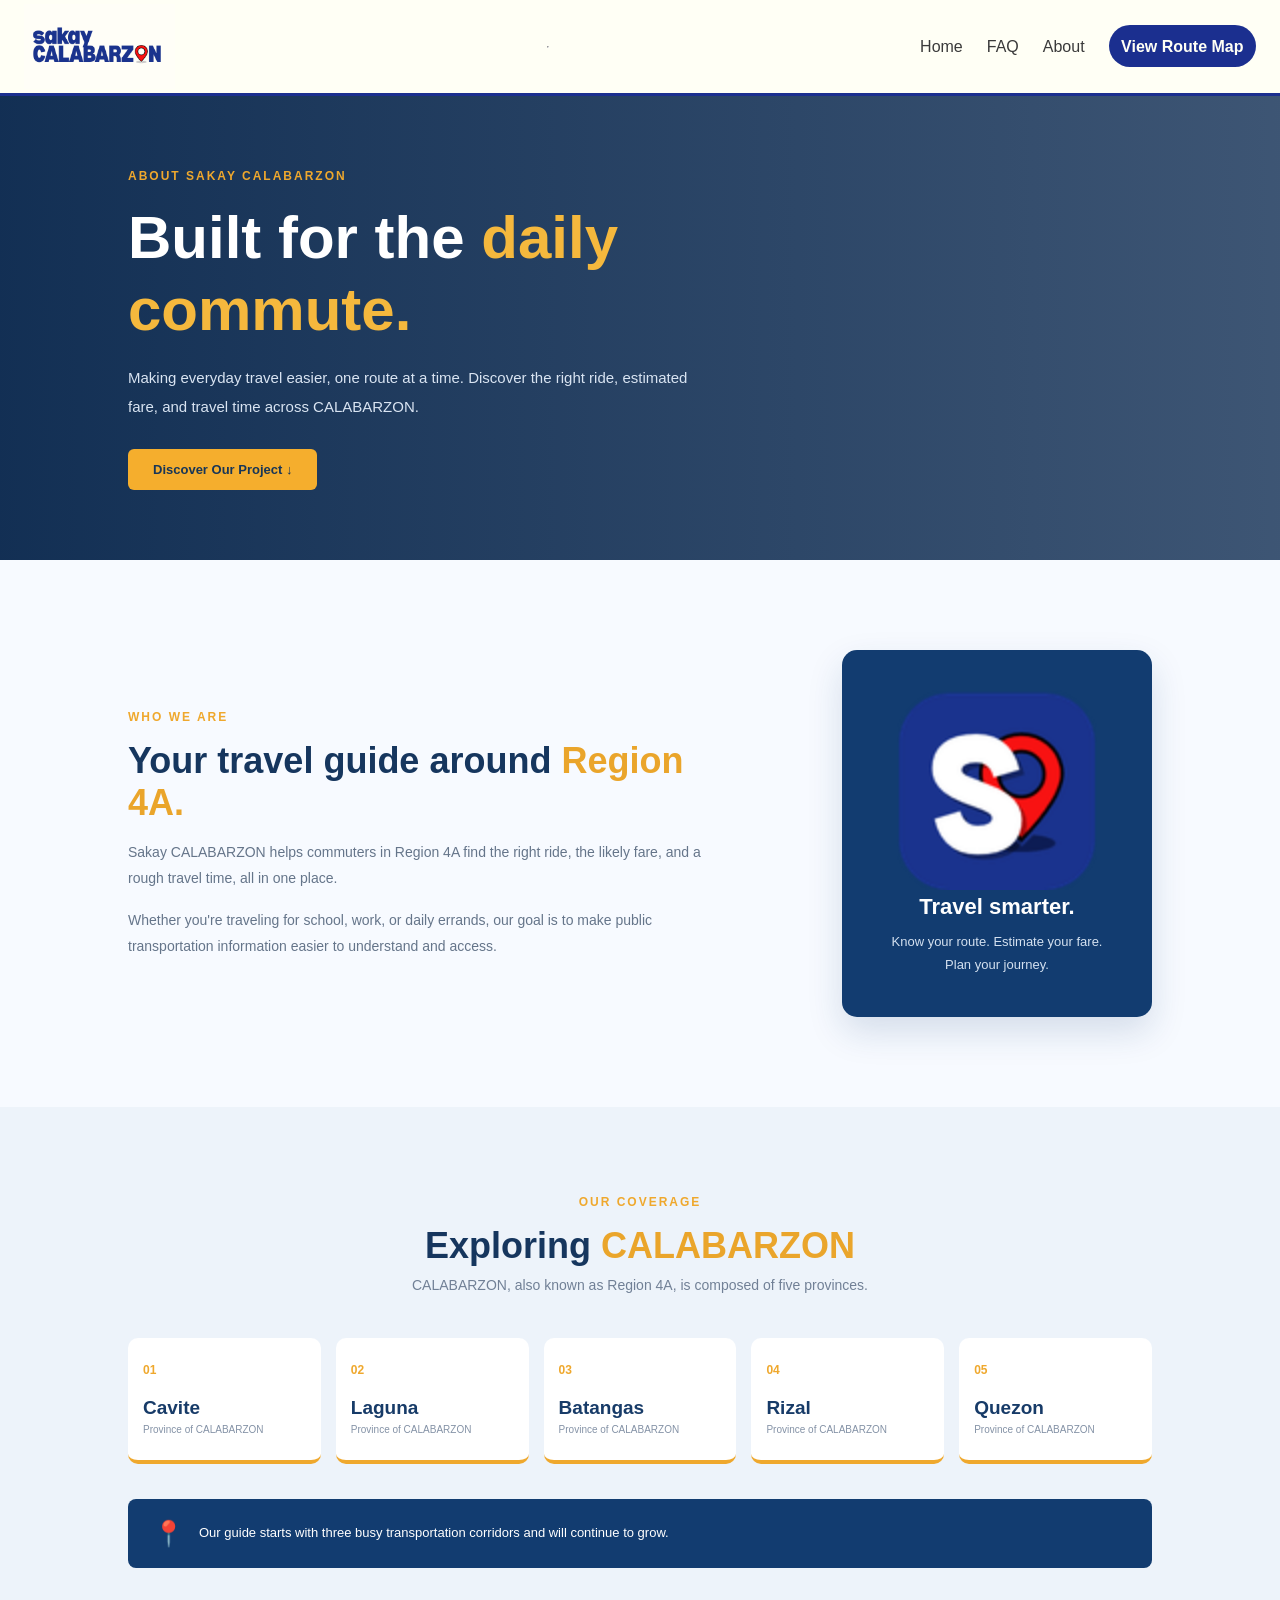
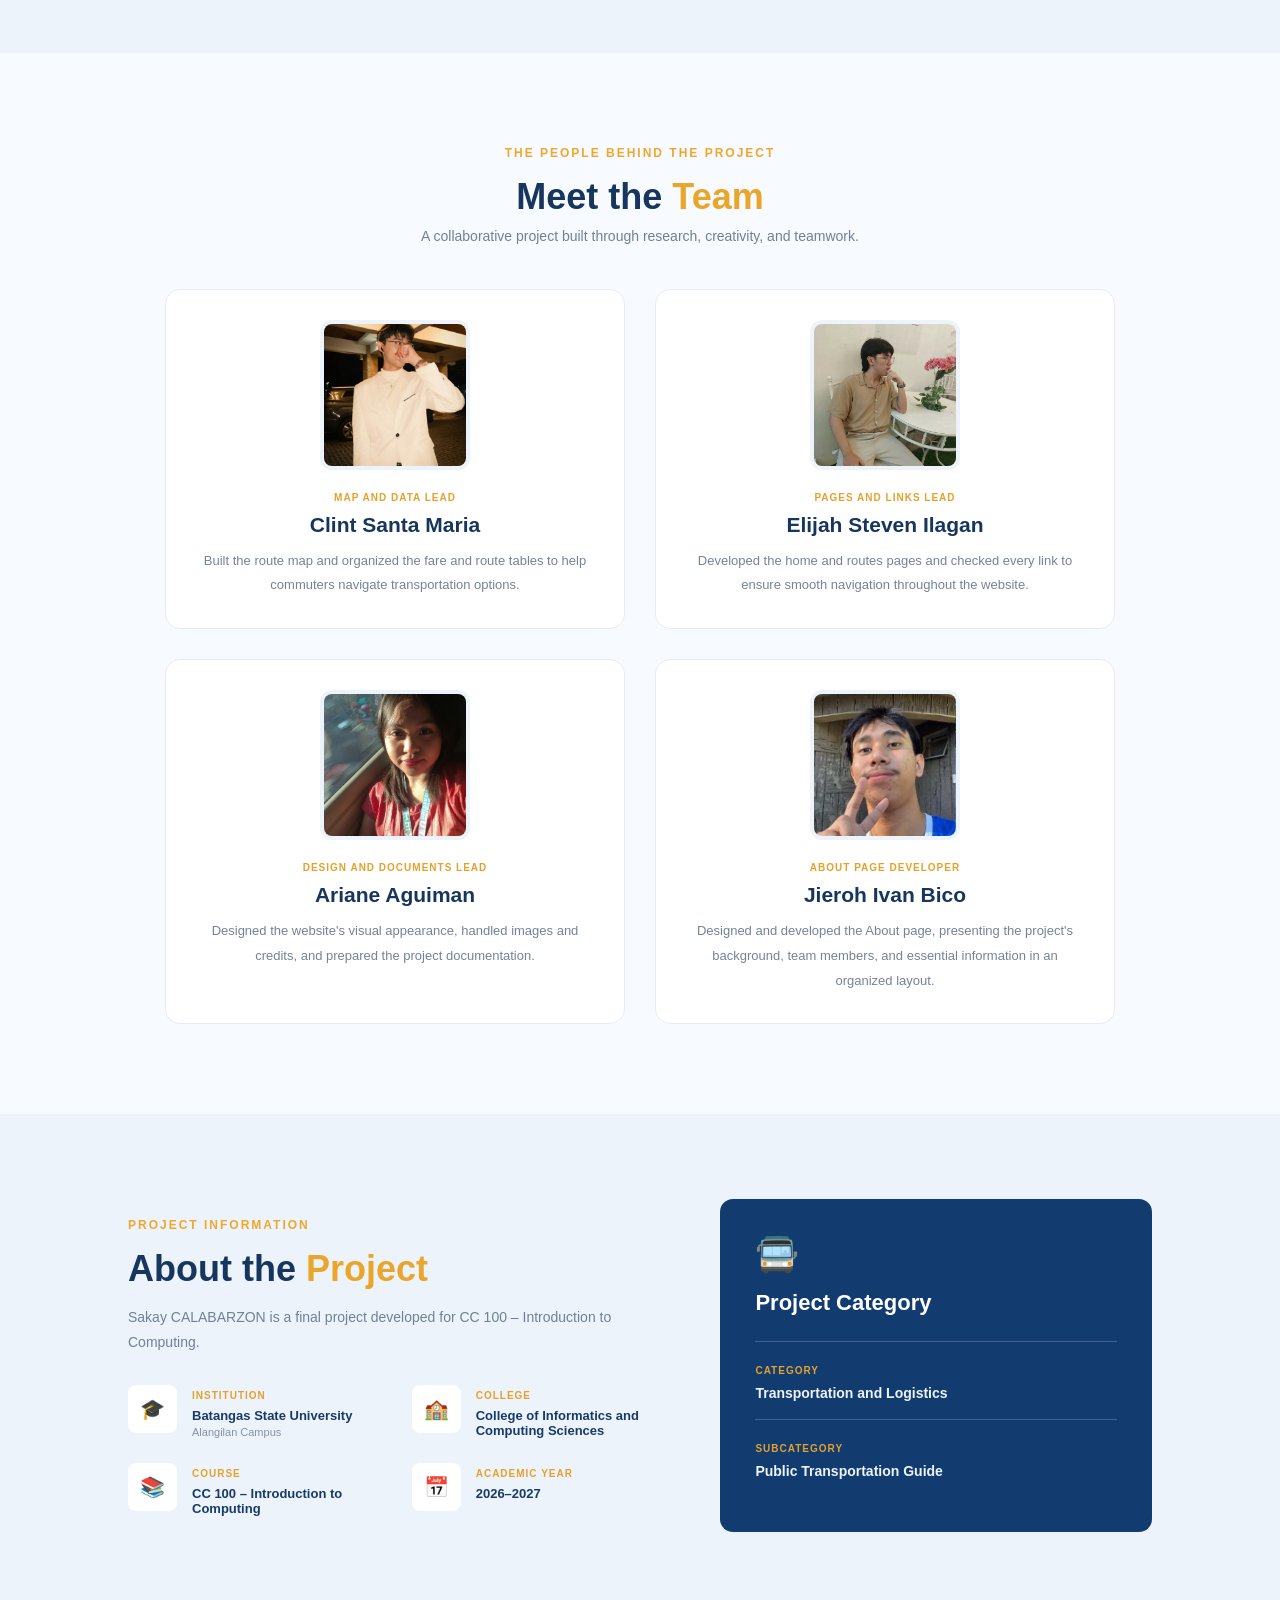
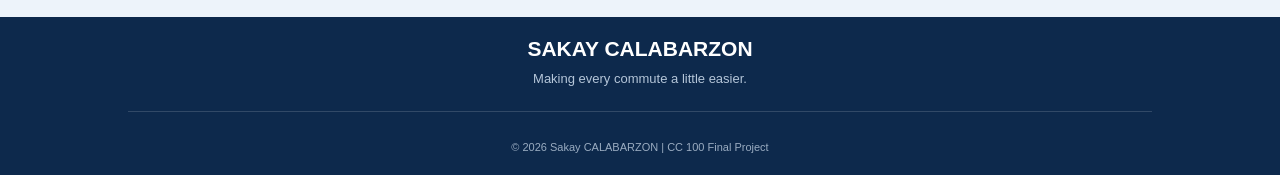
==== commit 6c7e3ebb: "c" ====
--- a/About.html
+++ b/About.html
@@ -62,7 +62,7 @@
         </div>
 
         <div class="intro-card">
-            <img class="bus-icon" src="images/Sakay_Calabarzon_Logo-2x2.png" alt="Sakay Calabarzon logo 2x2">
+            <img class="bus-icon" src="images/logo-s.png" alt="Sakay Calabarzon logo 2x2">
             <h3>Travel smarter.</h3>
             <p>Know your route. Estimate your fare. Plan your journey.</p>
         </div>
--- a/css/about.css
+++ b/css/about.css
@@ -182,8 +182,8 @@
 }
 
 .bus-icon {
-    font-size: 55px;
-    margin-bottom: 15px;
+    height: 200px;
+    width: auto;
 }
 
 .intro-card h3 {
@@ -442,7 +442,7 @@
 footer {
     background: #0d294c;
     color: white;
-    padding: 45px 10%;
+    padding: 20px 10%;
     text-align: center;
 }
 
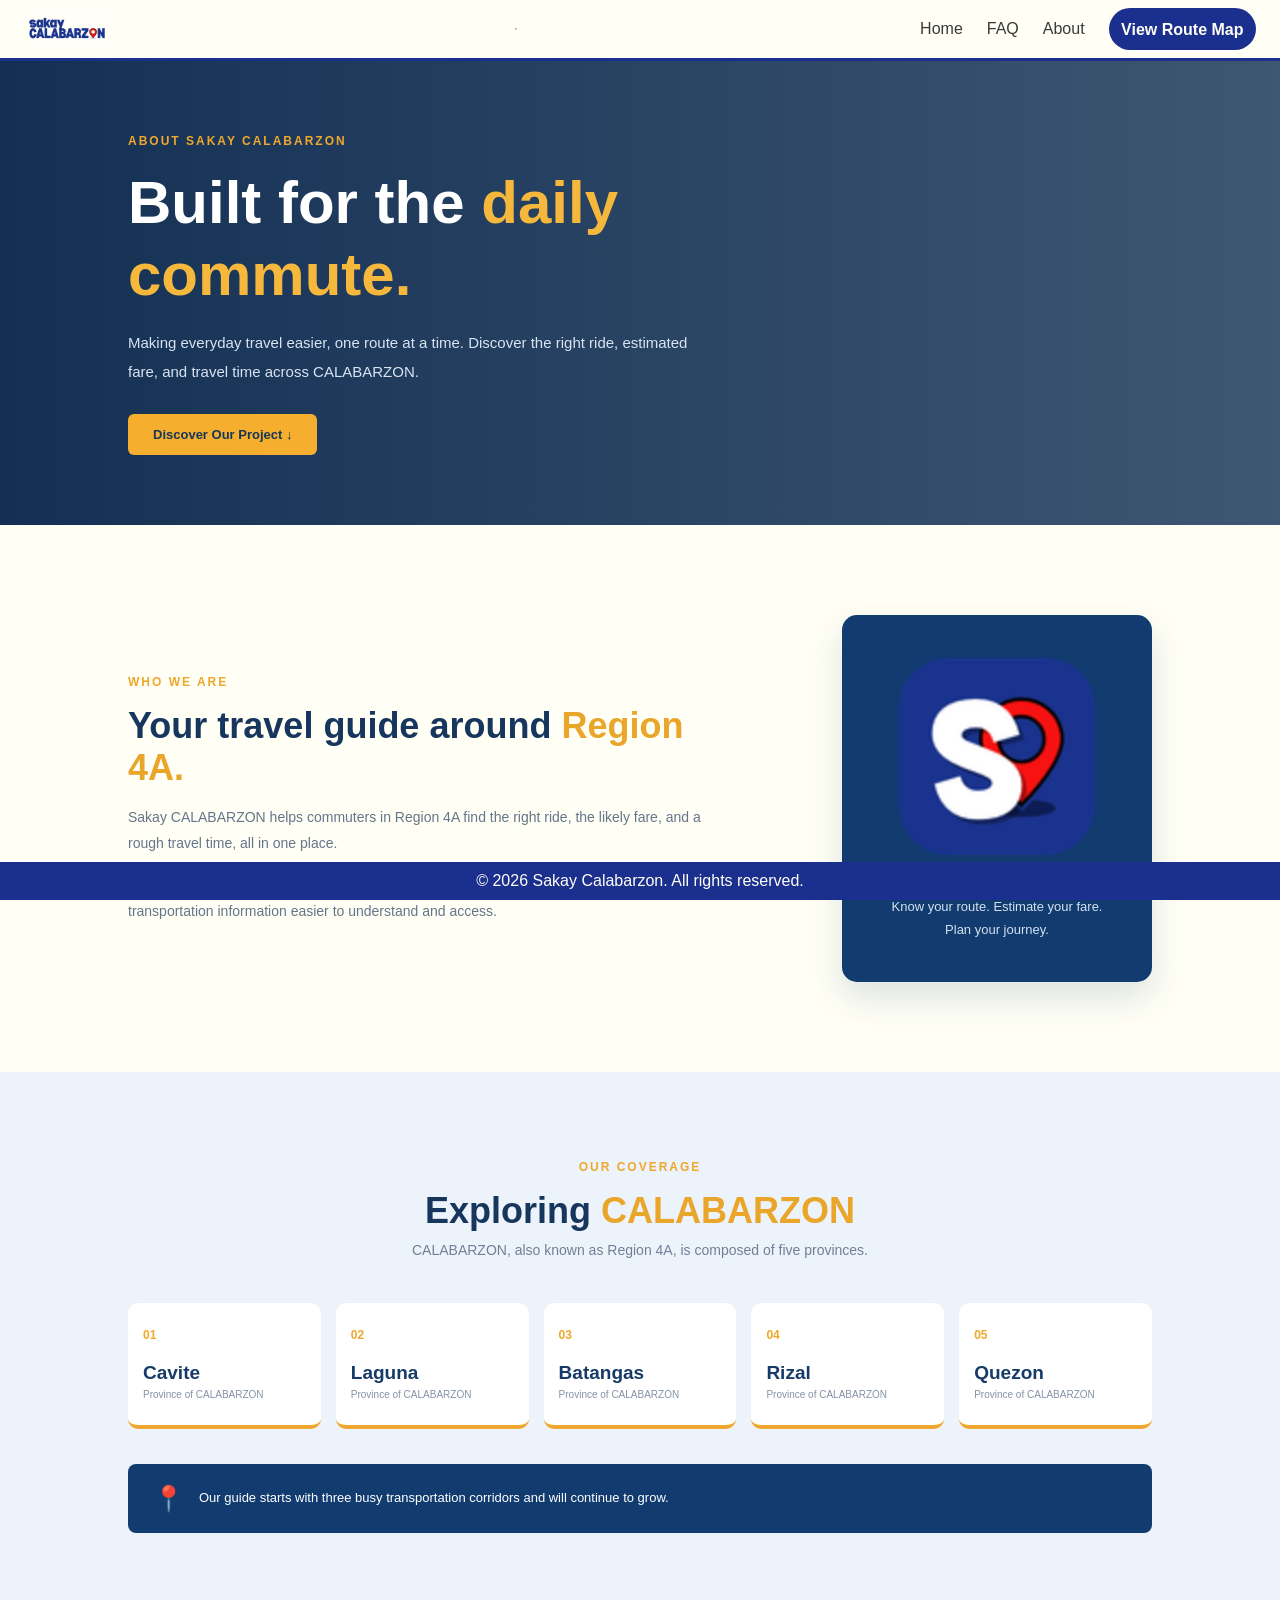
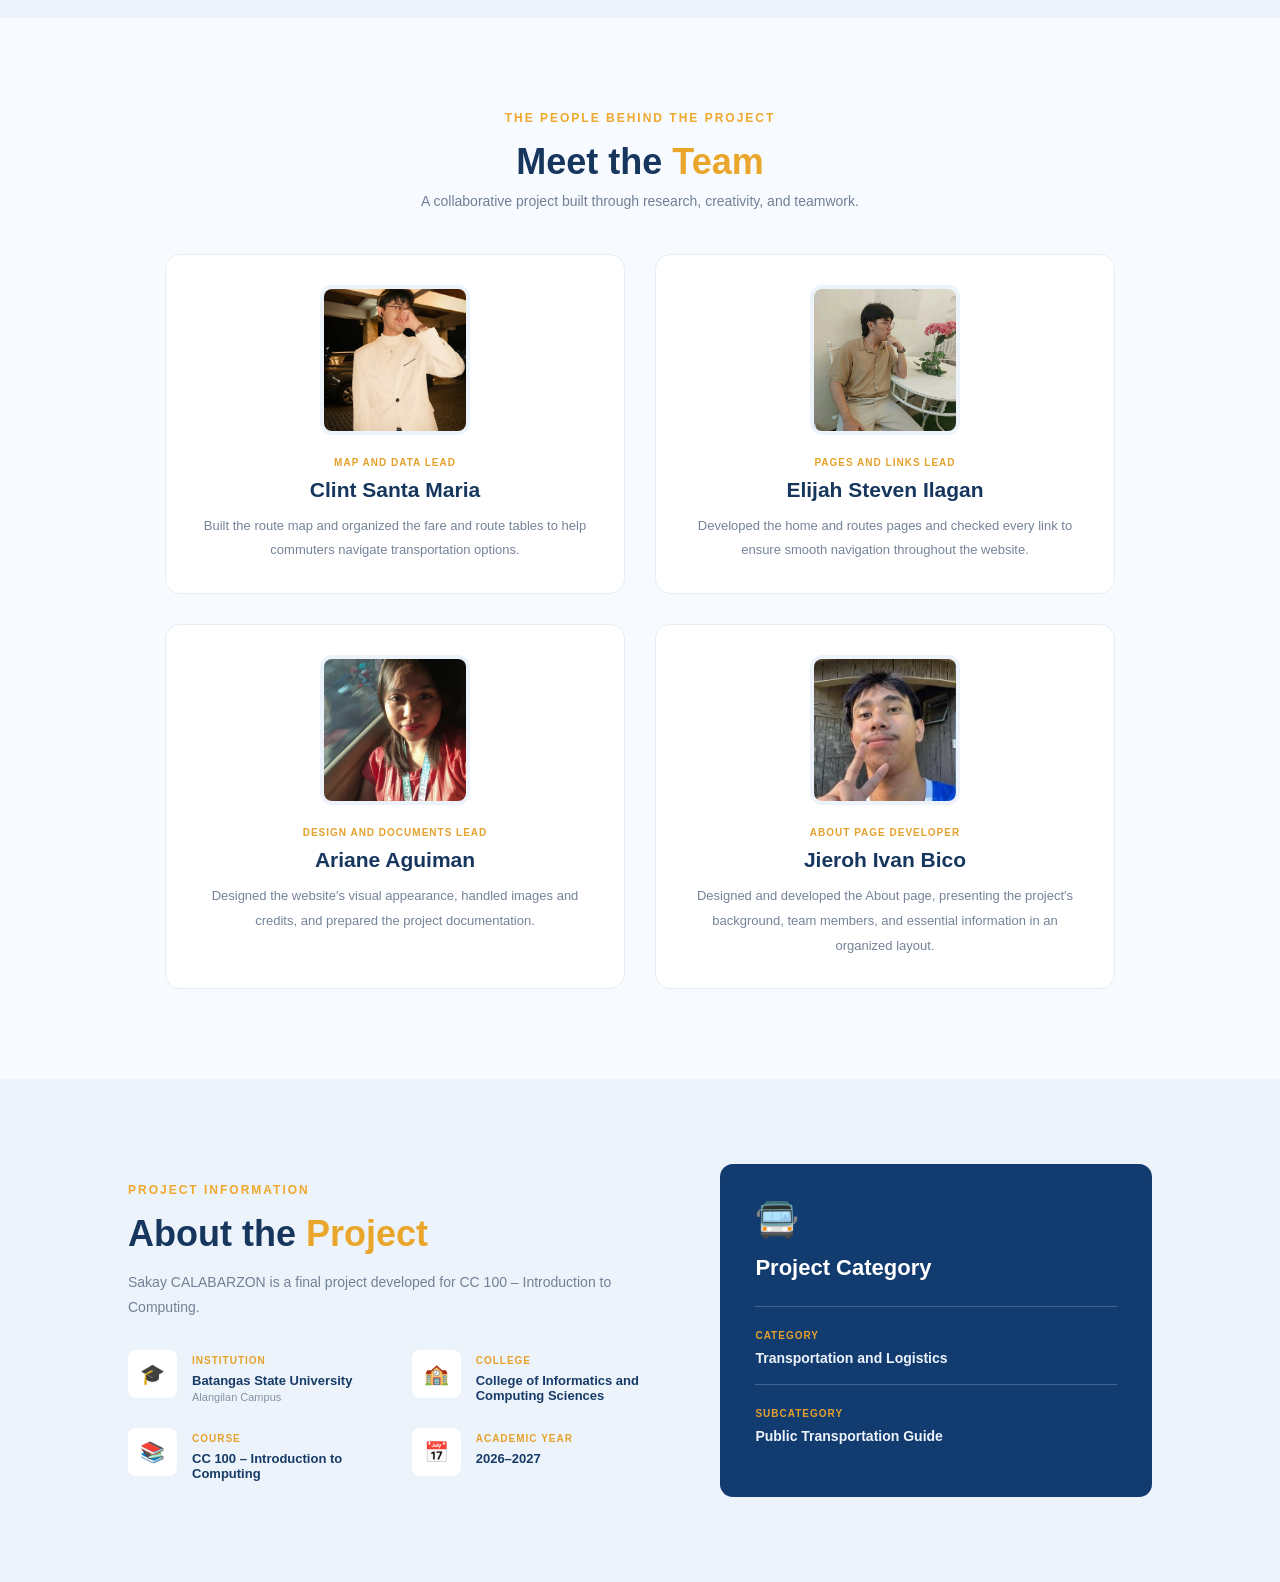
==== commit ad2e4cdb: "c" ====
--- a/About.html
+++ b/About.html
@@ -253,12 +253,7 @@
     </section>
 
     <!-- FOOTER -->
-    <footer>
-        <div class="footer-logo">SAKAY CALABARZON</div>
-        <p>Making every commute a little easier.</p>
-        <div class="footer-line"></div>
-        <small>© 2026 Sakay CALABARZON | CC 100 Final Project</small>
-    </footer>
+    <p class="footer-text">&copy; 2026 Sakay Calabarzon. All rights reserved.</p>
 
 </body>
   
--- a/css/about.css
+++ b/css/about.css
@@ -8,7 +8,7 @@
 }
 
 body {
-    background: #f7faff;
+    background: #fffff5;
     color: #172d4d;
 }
 
@@ -34,7 +34,7 @@
 
 /*Text logo on the header*/
     .logo { 
-        height: 85px;
+        height: 50px;
         width: auto;
         
     }
@@ -439,34 +439,27 @@
 }
 
 /* FOOTER */
-footer {
-    background: #0d294c;
-    color: white;
-    padding: 20px 10%;
-    text-align: center;
-}
-
-.footer-logo {
-    font-size: 21px;
-    font-weight: 800;
-}
-
-footer p {
-    color: #b5c6d9;
-    font-size: 13px;
-    margin-top: 10px;
-}
-
-.footer-line {
-    height: 1px;
-    background: rgba(255,255,255,0.15);
-    margin: 25px 0;
-}
-
-footer small {
-    font-size: 11px;
-    color: #9aacc1;
-}
+/*Design for the footer text*/
+    .footer-text{
+/*Changes the background-color of the footer container*/
+        background-color: #1b2f8f;
+/*Changes the font color of the text*/
+        color: #fffff5;
+/*Horizontally centers inline content (text, spans, images) inside this container */
+        text-align: center;
+/*Adds breathing room inside the element, between the content and the border */
+        padding: 10px;
+/*Keeps the footer pinned on the bottom even if you scroll*/
+        position: fixed;
+/*Flush with the bottom edge*/
+        bottom: 0;
+        right: 0;
+        left: 0;
+        z-index: 90;
+        margin: 0;
+/* Spans the footer bar cleanly from the left edge to the right edge of the screen */
+        width: 100%;
+    }
 
 /* RESPONSIVE DESIGN */
 @media (max-width: 900px) {
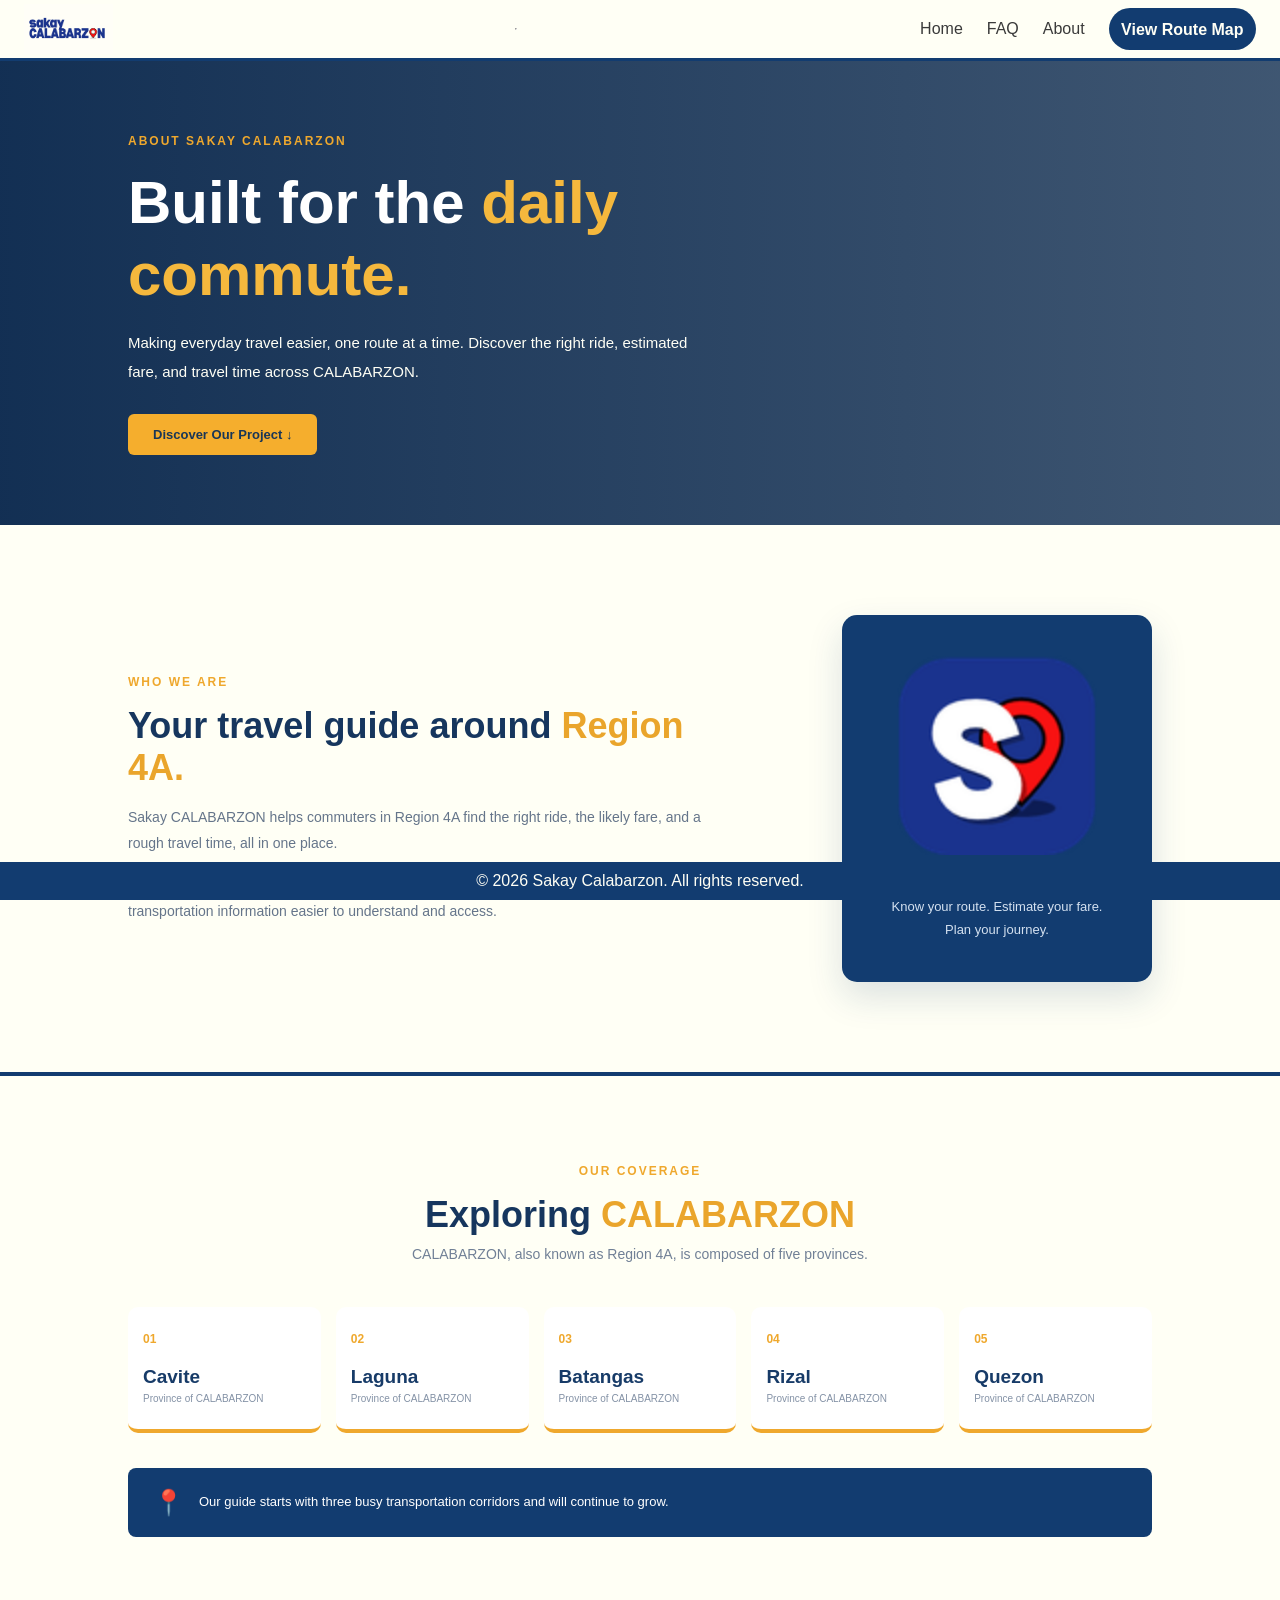
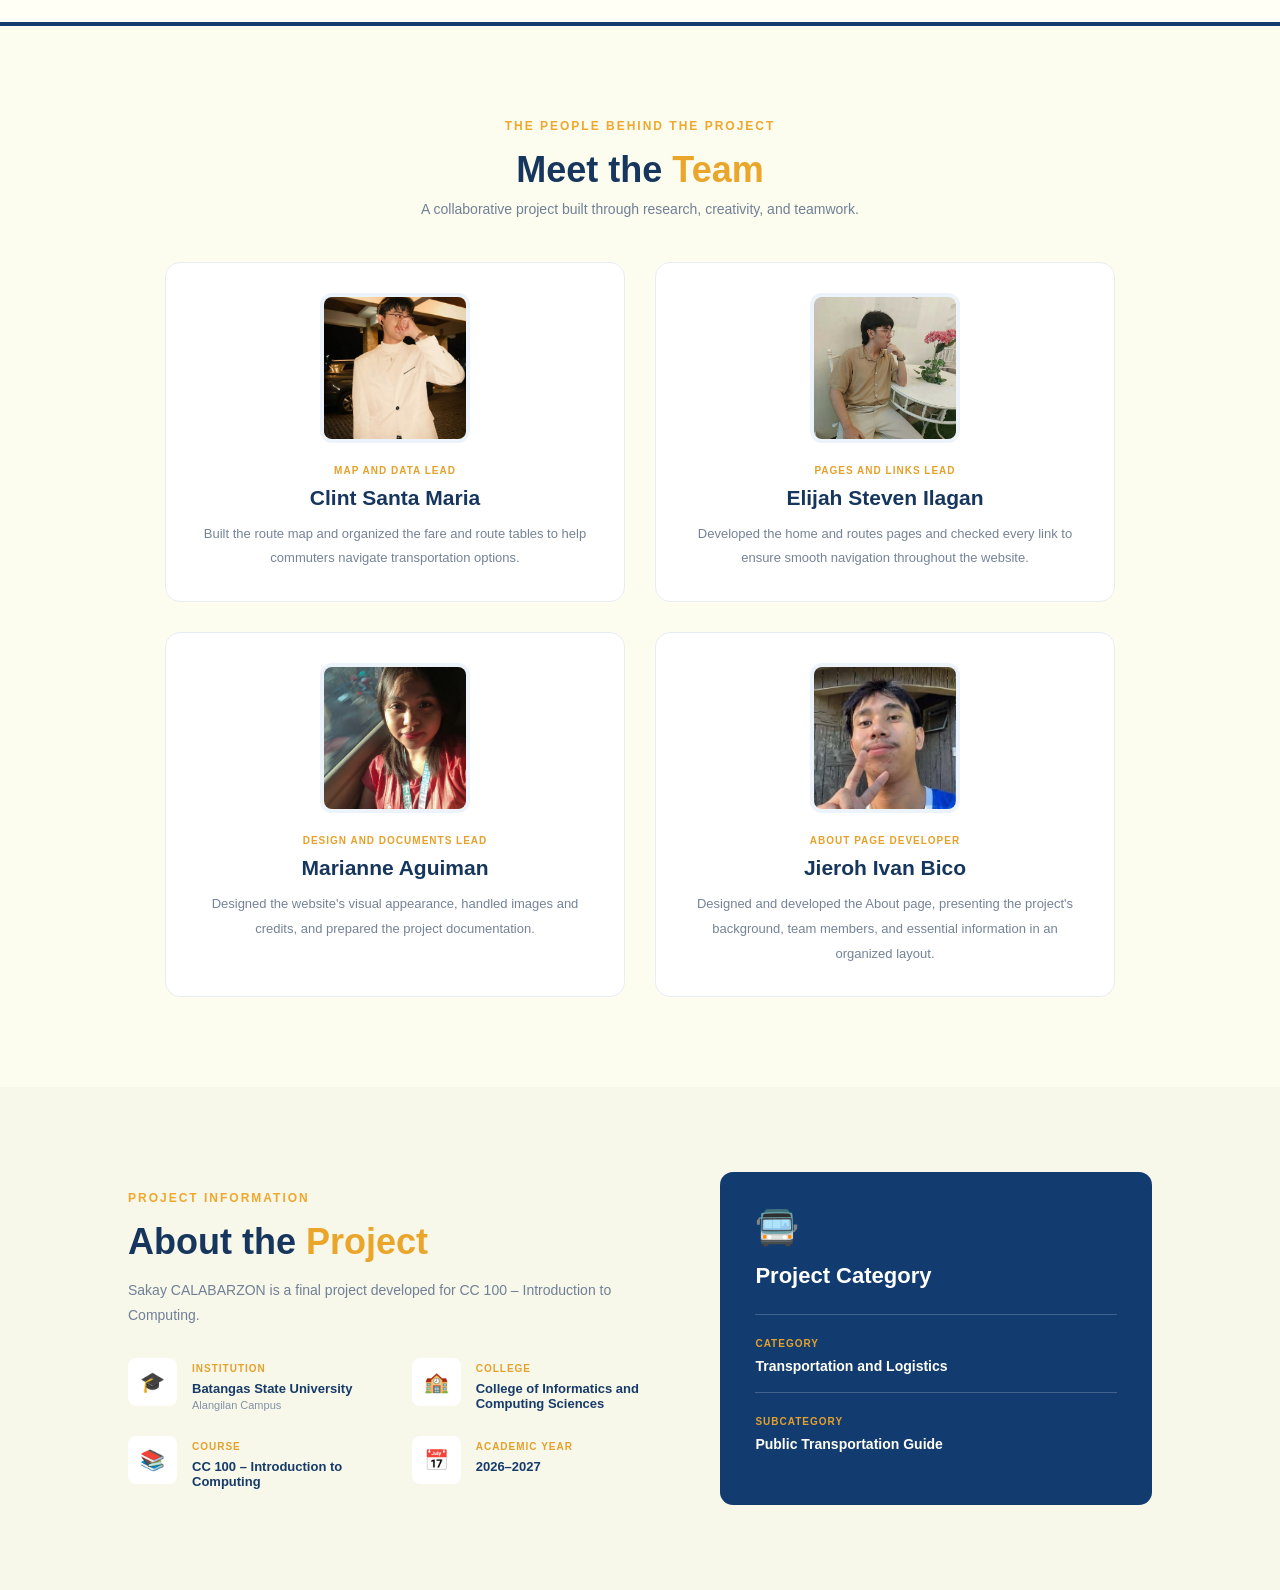
==== commit 0a97c78a: "" ====
--- a/About.html
+++ b/About.html
@@ -163,7 +163,7 @@
         <div class="team-card">
             <img src="images/Ariane.jpg" alt="Design and Documents Lead">
             <span class="role">DESIGN AND DOCUMENTS LEAD</span>
-            <h3>Ariane Aguiman</h3>
+            <h3>Marianne Aguiman</h3>
             <p>
                 Designed the website's visual appearance,
                 handled images and credits, and prepared
--- a/css/about.css
+++ b/css/about.css
@@ -28,7 +28,7 @@
       align-items: center;
       padding: 0.25rem 1.5rem;
 /*Adds a line across the whole header*/
-      border-bottom: 3px solid #1b2f8f;
+      border-bottom: 3px solid #123c70;
       flex-wrap: wrap;
     }
 
@@ -66,7 +66,7 @@
         font-size: 16px;
         font-weight: 700;
         color:#fffff5;
-        background-color: #1b2f8f;
+        background-color: #123c70;
         gap: 24px;
         padding: 12.5px;
         border-radius: 999px;
@@ -114,7 +114,7 @@
 .hero p {
     max-width: 560px;
     line-height: 1.9;
-    color: #d9e4f2;
+    color: #fffff5;
     font-size: 15px;
 }
 
@@ -132,7 +132,7 @@
 }
 
 .hero-btn:hover {
-    background: white;
+    background: #fffff5;
     transform: translateY(-3px);
 }
 
@@ -199,8 +199,10 @@
 
 /* COVERAGE */
 .coverage {
-    background: #edf3fa;
+    background: #fffff5;
     padding: 85px 10%;
+    border-top: 4px solid #123c70;
+    border-bottom: 4px solid #123c70;
 }
 
 .section-heading {
@@ -277,7 +279,7 @@
 /* TEAM SECTION */
 .team {
     padding: 90px 10%;
-    background: #f7faff;
+    background: #fcfcef;
 }
 
 .team-container {
@@ -351,7 +353,7 @@
 
 /* PROJECT INFORMATION */
 .project {
-    background: #edf3fa;
+    background: #f7f7ea;
     padding: 85px 10%;
     display: flex;
     justify-content: space-between;
@@ -435,14 +437,14 @@
 .category-item h4 {
     font-size: 14px;
     margin-top: 7px;
-    color: #edf3fa;
+    color: #fffff5;
 }
 
 /* FOOTER */
 /*Design for the footer text*/
-    .footer-text{
+.footer-text{
 /*Changes the background-color of the footer container*/
-        background-color: #1b2f8f;
+        background-color: #123c70;
 /*Changes the font color of the text*/
         color: #fffff5;
 /*Horizontally centers inline content (text, spans, images) inside this container */
@@ -459,7 +461,7 @@
         margin: 0;
 /* Spans the footer bar cleanly from the left edge to the right edge of the screen */
         width: 100%;
-    }
+}
 
 /* RESPONSIVE DESIGN */
 @media (max-width: 900px) {
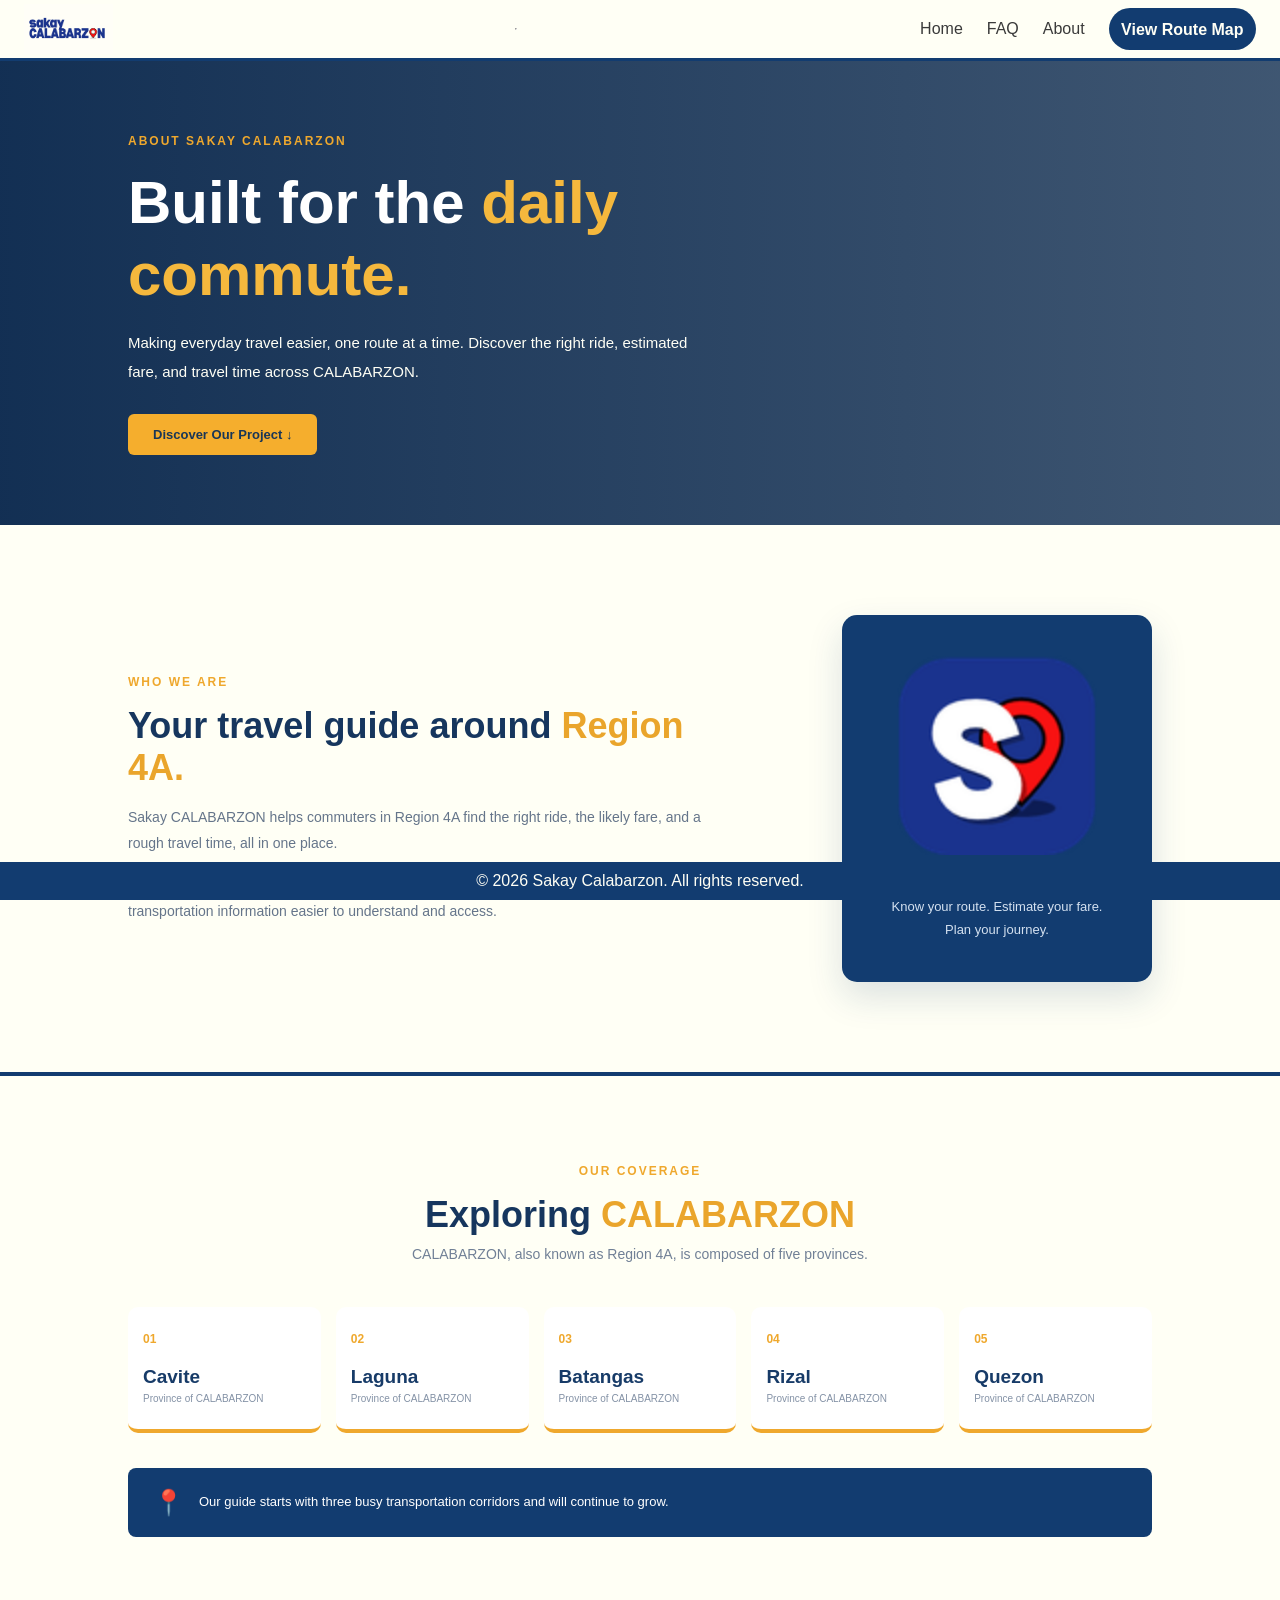
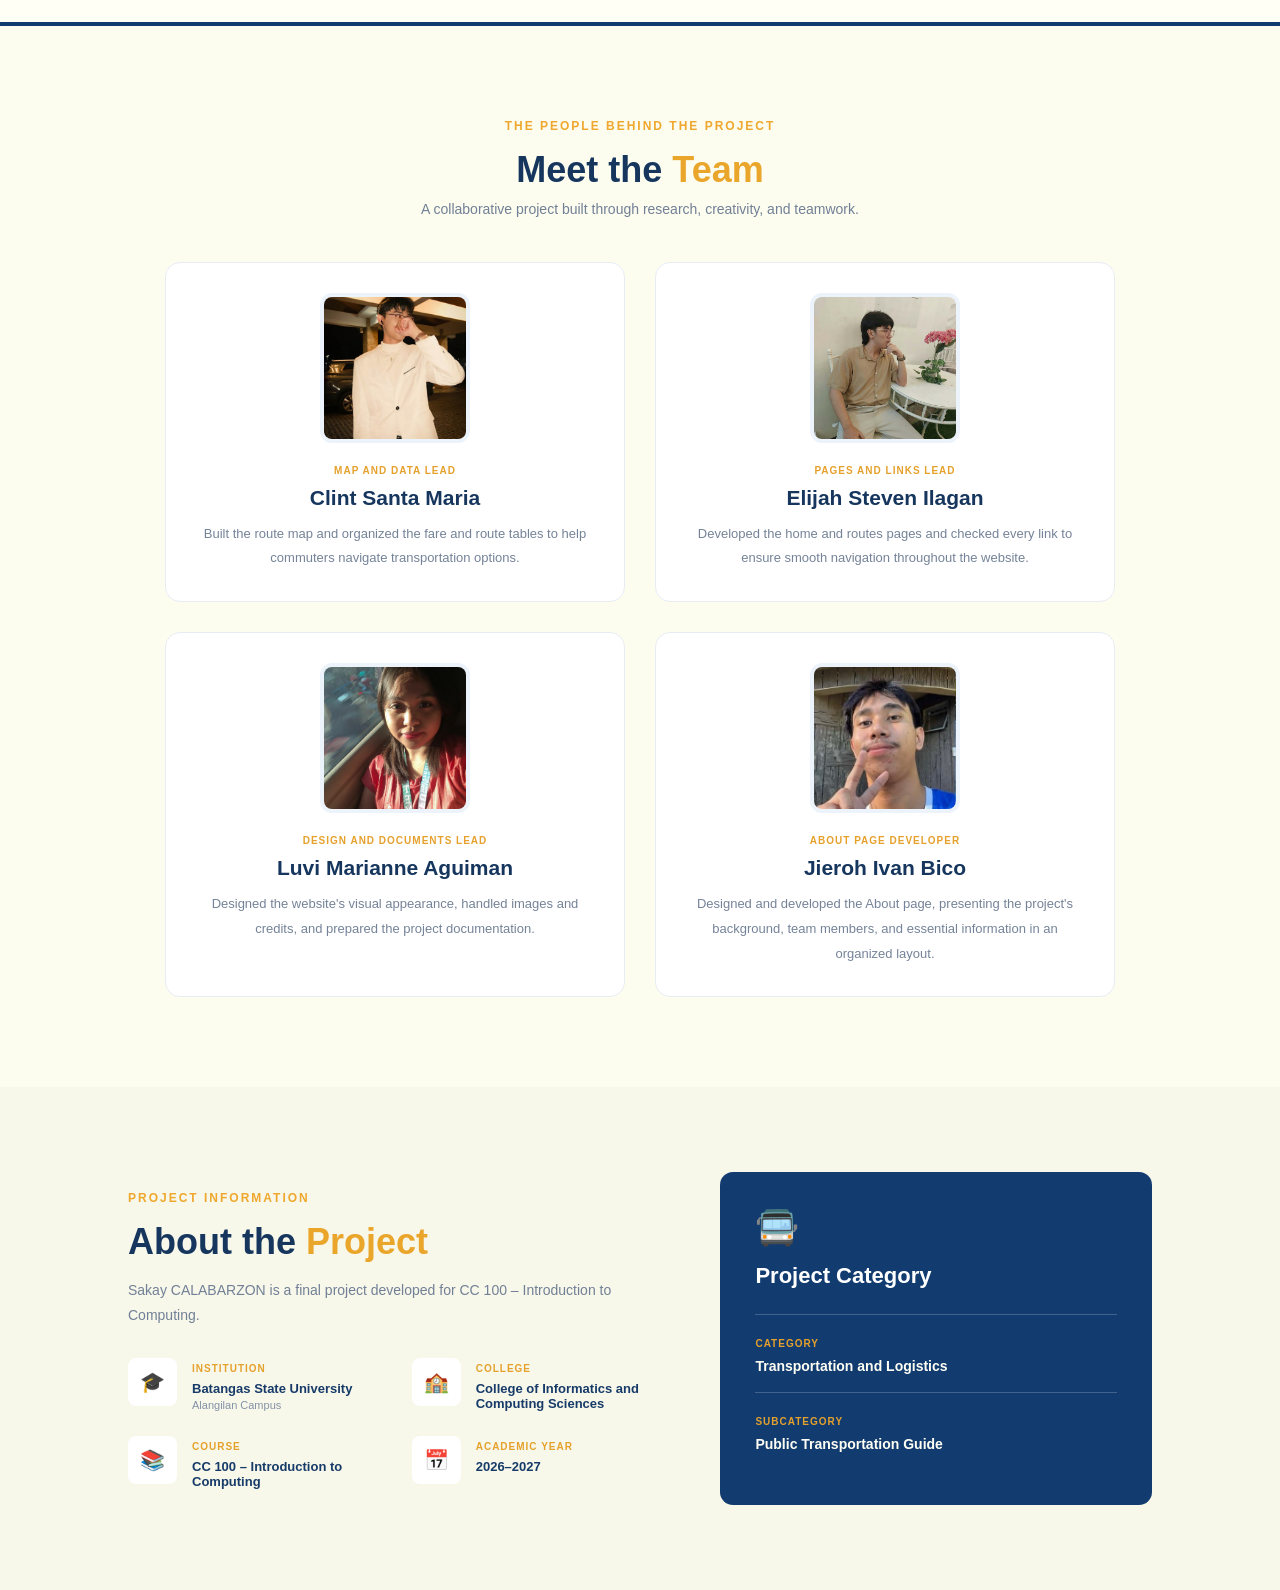
==== commit 45f09cd1: "c" ====
--- a/About.html
+++ b/About.html
@@ -163,7 +163,7 @@
         <div class="team-card">
             <img src="images/Ariane.jpg" alt="Design and Documents Lead">
             <span class="role">DESIGN AND DOCUMENTS LEAD</span>
-            <h3>Marianne Aguiman</h3>
+            <h3>Luvi Marianne Aguiman</h3>
             <p>
                 Designed the website's visual appearance,
                 handled images and credits, and prepared
